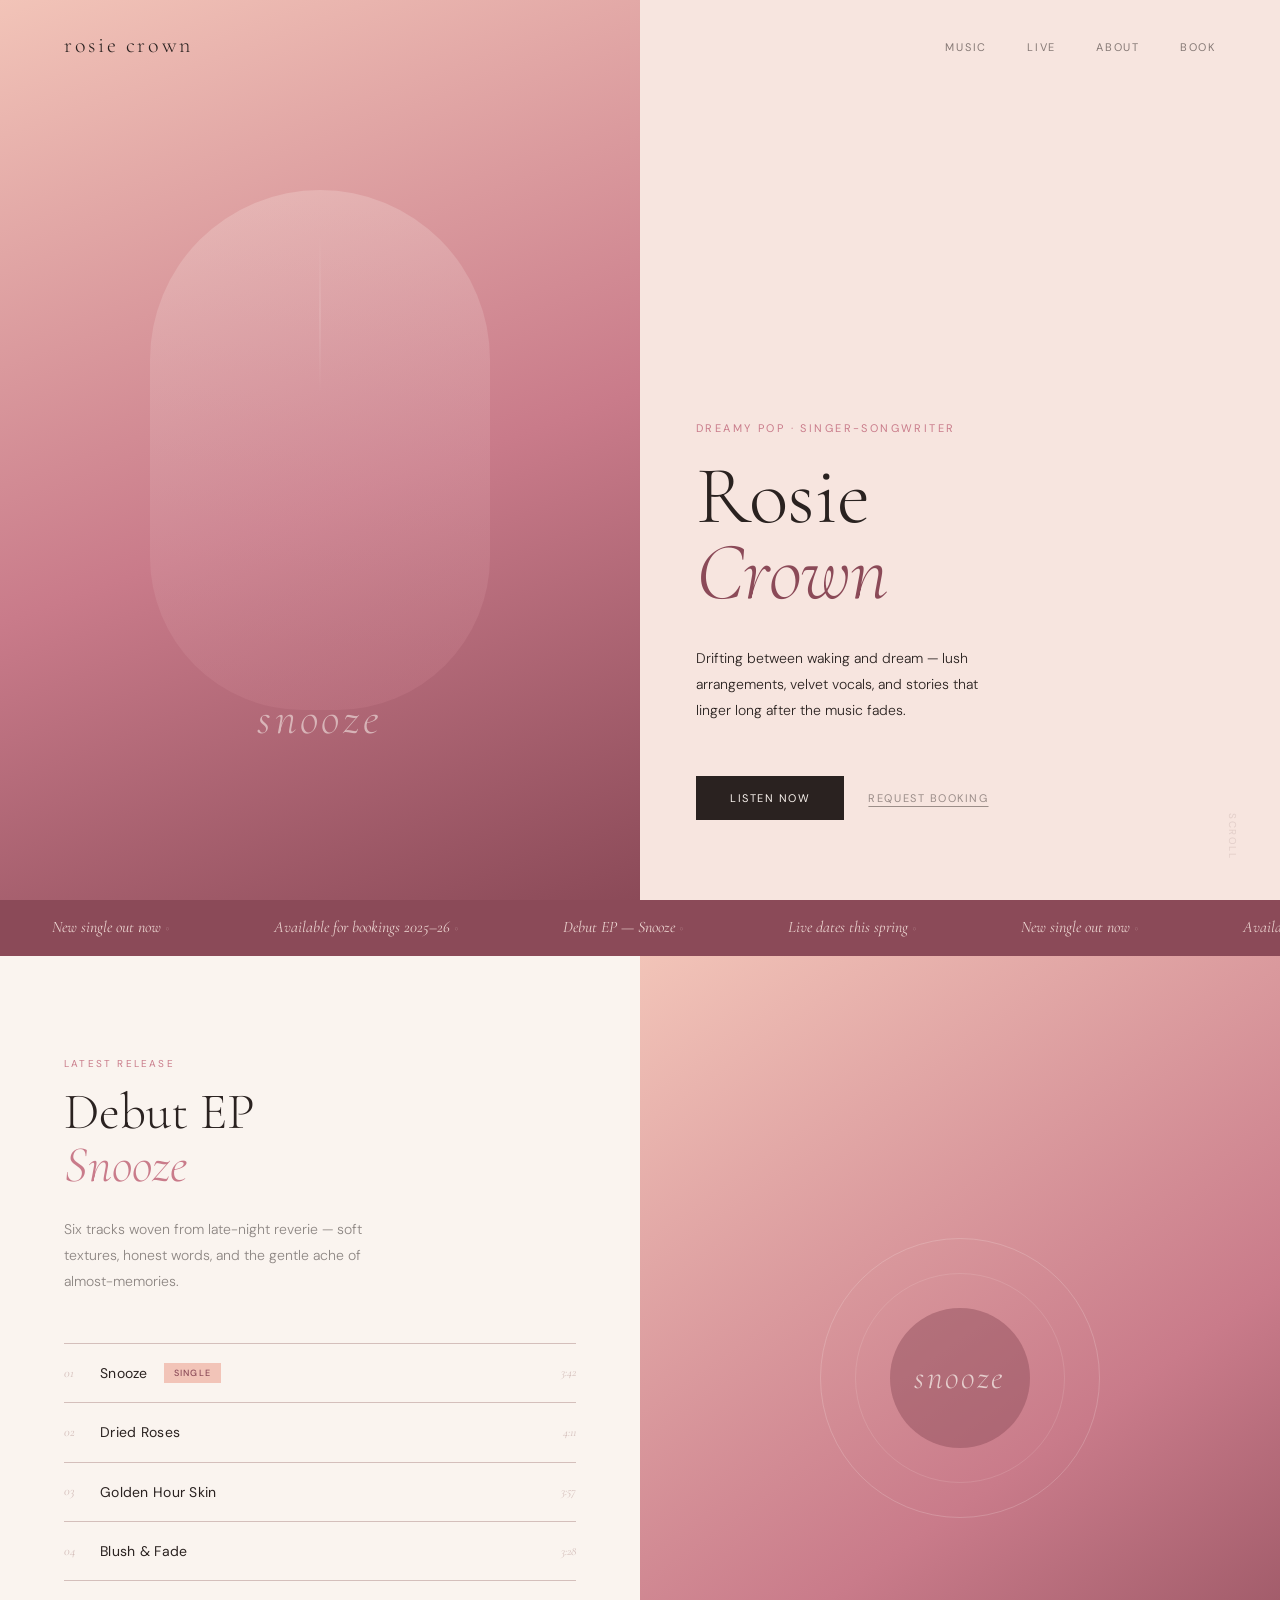
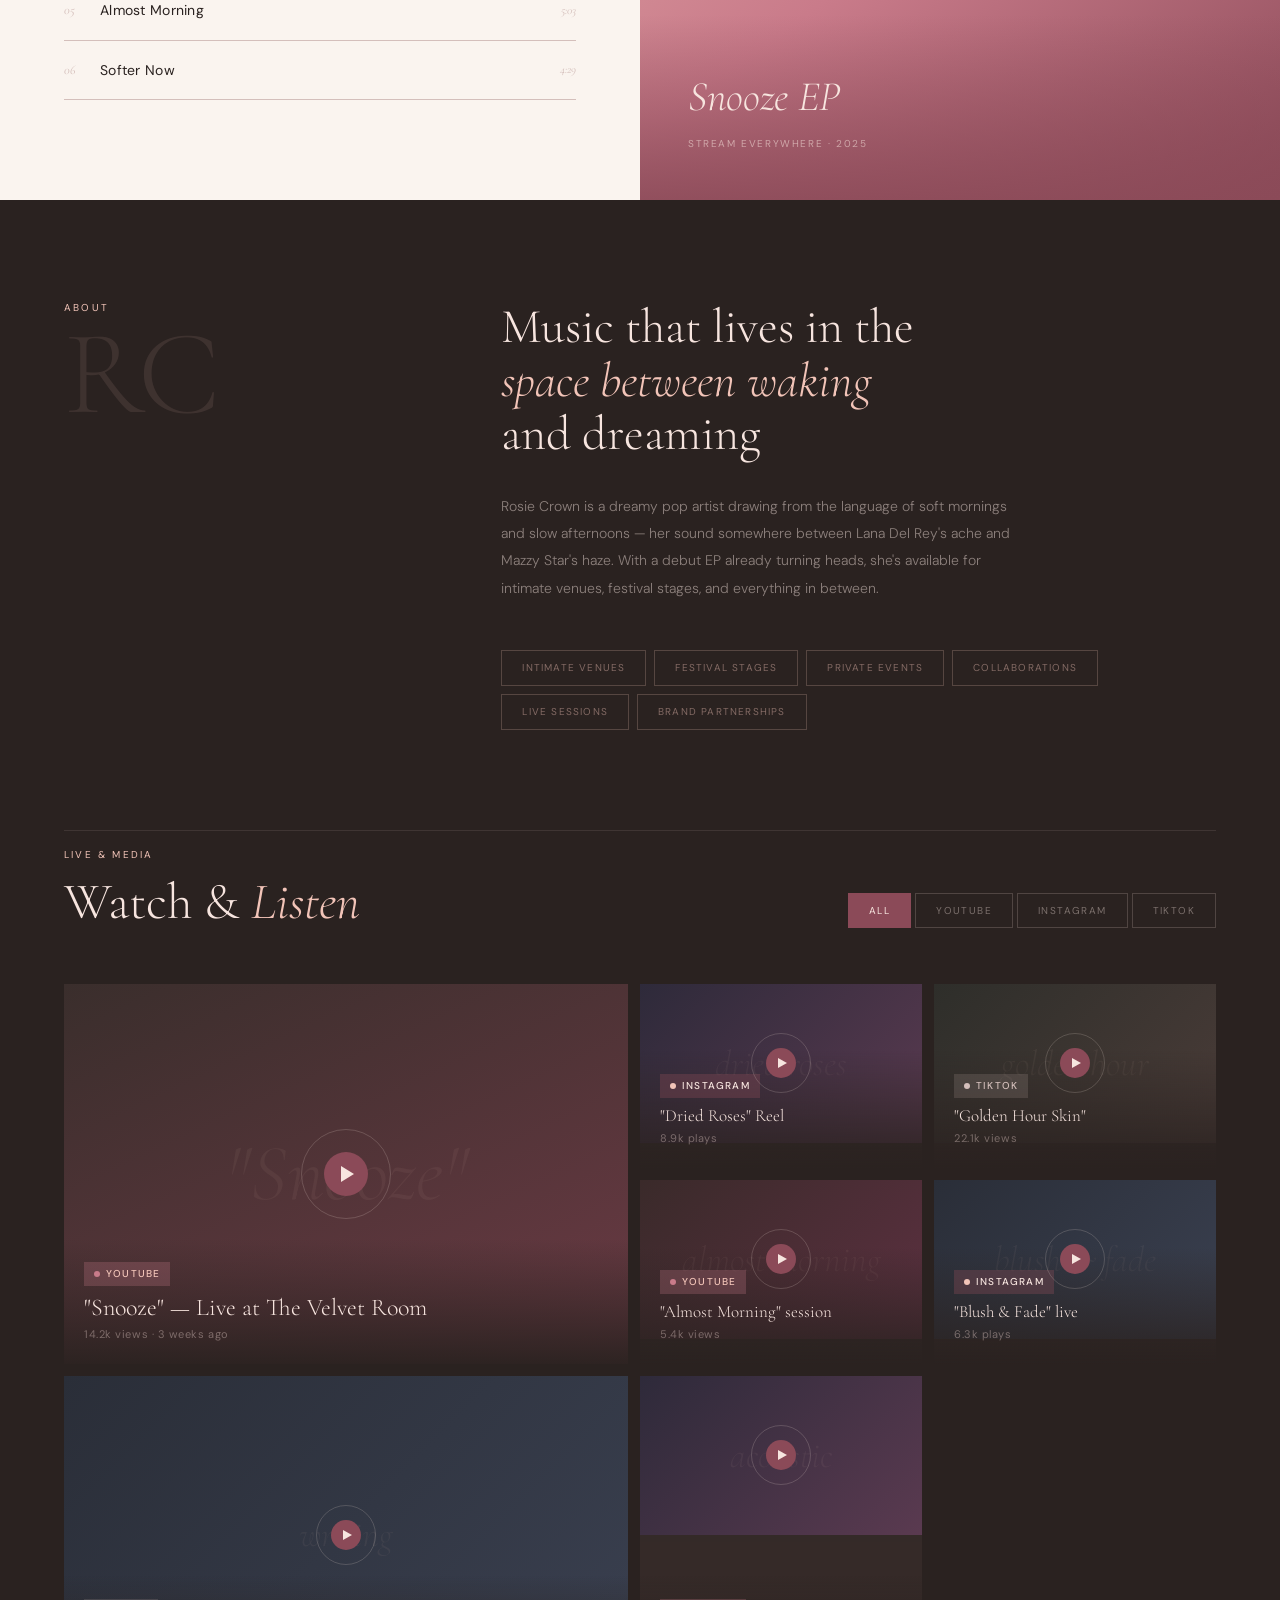
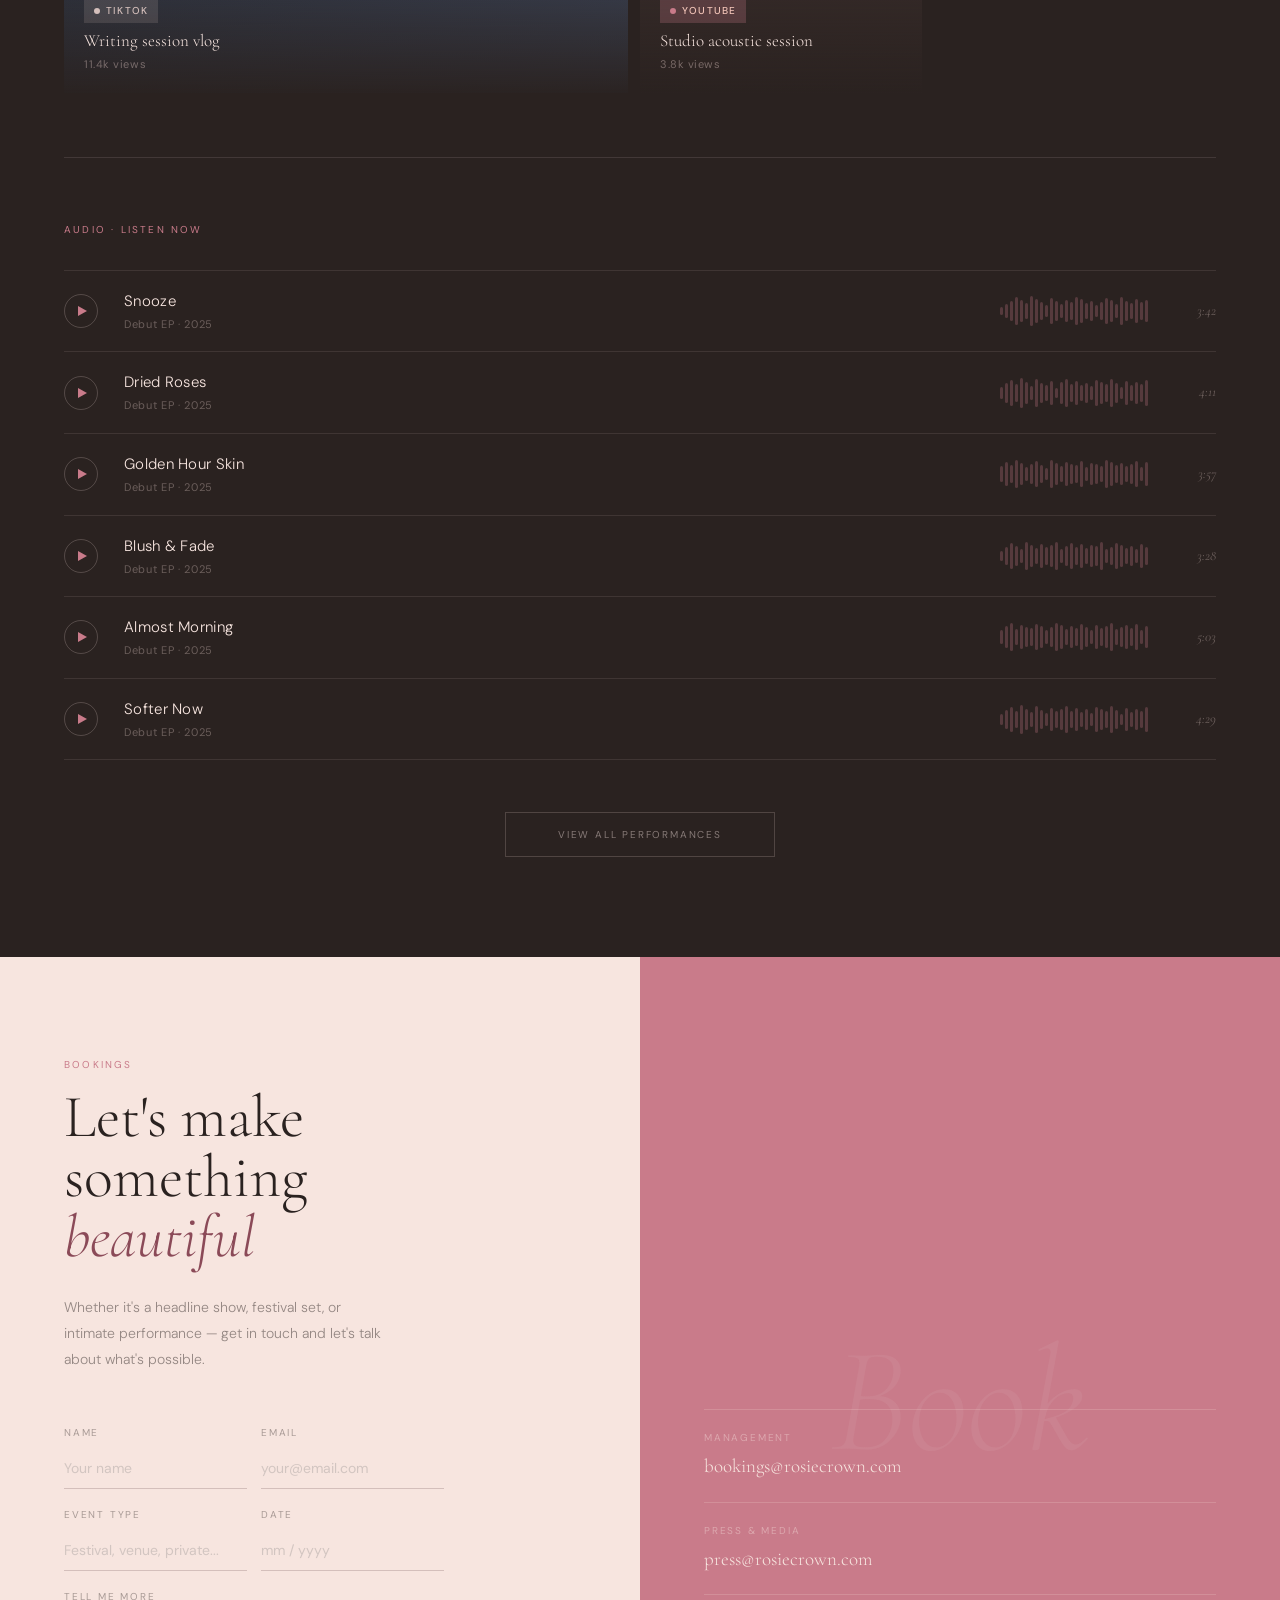
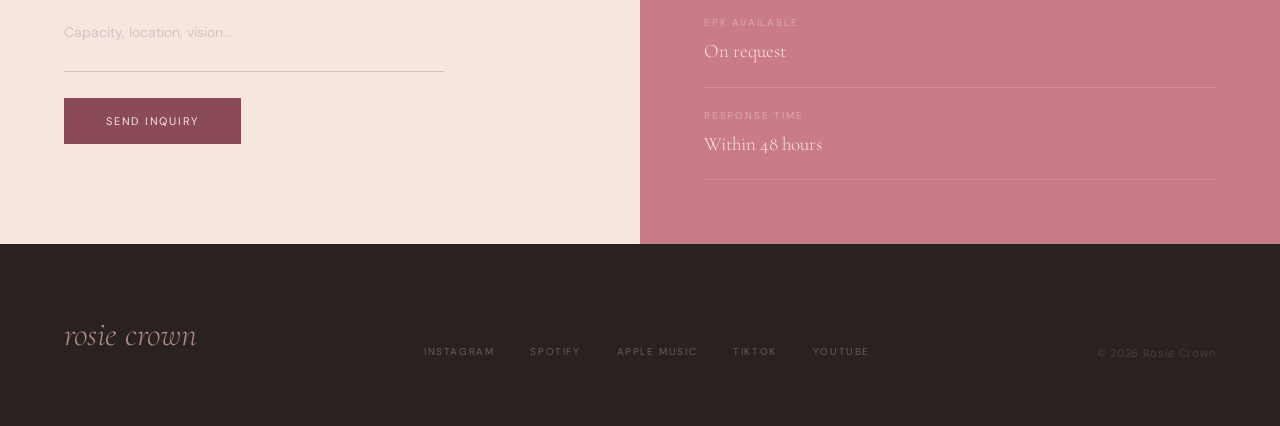
==== index.html @ 9b6a4ec3 "Add files via upload" ====
<!DOCTYPE html>
<html lang="en">
<head>
  <meta charset="UTF-8" />
  <meta name="viewport" content="width=device-width, initial-scale=1.0" />
  <title>Rosie Crown — Dreamy Pop</title>
  <meta name="description" content="Rosie Crown — Dreamy pop singer-songwriter. Stream music, watch live performances, and book for events." />
  <meta property="og:title" content="Rosie Crown" />
  <meta property="og:description" content="Dreamy pop singer-songwriter — stream, watch live, and book." />
  <meta property="og:type" content="website" />

  <!-- Google Fonts -->
  <link rel="preconnect" href="https://fonts.googleapis.com" />
  <link rel="preconnect" href="https://fonts.gstatic.com" crossorigin />
  <link href="https://fonts.googleapis.com/css2?family=Cormorant+Garamond:ital,wght@0,300;0,400;0,600;1,300;1,400&family=DM+Sans:wght@300;400;500&display=swap" rel="stylesheet" />

  <!-- Stylesheets -->
  <link rel="stylesheet" href="css/variables.css" />
  <link rel="stylesheet" href="css/base.css" />
  <link rel="stylesheet" href="css/nav.css" />
  <link rel="stylesheet" href="css/hero.css" />
  <link rel="stylesheet" href="css/marquee.css" />
  <link rel="stylesheet" href="css/music.css" />
  <link rel="stylesheet" href="css/about.css" />
  <link rel="stylesheet" href="css/live.css" />
  <link rel="stylesheet" href="css/booking.css" />
  <link rel="stylesheet" href="css/footer.css" />
</head>
<body>

  <!-- Navigation -->
  <div id="nav-root"></div>

  <!-- Hero -->
  <div id="hero-root"></div>

  <!-- Marquee -->
  <div id="marquee-root"></div>

  <!-- Music -->
  <div id="music-root"></div>

  <!-- About -->
  <div id="about-root"></div>

  <!-- Live & Media -->
  <div id="live-root"></div>

  <!-- Booking -->
  <div id="booking-root"></div>

  <!-- Footer -->
  <div id="footer-root"></div>

  <!-- Section scripts (load order matters) -->
  <script src="js/data.js"></script>
  <script src="sections/nav.js"></script>
  <script src="sections/hero.js"></script>
  <script src="sections/marquee.js"></script>
  <script src="sections/music.js"></script>
  <script src="sections/about.js"></script>
  <script src="sections/live.js"></script>
  <script src="sections/booking.js"></script>
  <script src="sections/footer.js"></script>
  <script src="js/main.js"></script>

</body>
</html>
---- css/variables.css ----
/* ─────────────────────────────────────────
   css/variables.css
   Design tokens for Rosie Crown website
───────────────────────────────────────── */

:root {
  /* Brand palette */
  --blush:     #F2C4B8;
  --rose:      #C97B8A;
  --deep-rose: #8B4A58;
  --petal:     #F7E5DF;
  --cream:     #FAF4EF;
  --charcoal:  #2A2220;
  --mist:      #D4BFBB;
  --gold:      #C4A882;

  /* Typography */
  --font-display: 'Cormorant Garamond', Georgia, serif;
  --font-body:    'DM Sans', system-ui, sans-serif;

  /* Spacing scale */
  --space-xs:  8px;
  --space-sm:  16px;
  --space-md:  32px;
  --space-lg:  64px;
  --space-xl:  100px;

  /* Section padding */
  --section-px: 64px;
  --section-py: 100px;

  /* Transitions */
  --transition-fast:   0.15s ease;
  --transition-normal: 0.25s ease;
  --transition-slow:   0.4s ease;

  /* Z-index layers */
  --z-nav:    100;
  --z-hero:   1;
  --z-modal:  200;
}

@media (max-width: 900px) {
  :root {
    --section-px: 32px;
    --section-py: 64px;
  }
}
---- css/base.css ----
/* ─────────────────────────────────────────
   css/base.css
   Reset and global base styles
───────────────────────────────────────── */

*, *::before, *::after {
  margin: 0;
  padding: 0;
  box-sizing: border-box;
}

html {
  scroll-behavior: smooth;
  font-size: 16px;
}

body {
  font-family: var(--font-body);
  background: var(--cream);
  color: var(--charcoal);
  overflow-x: hidden;
  line-height: 1.6;
  -webkit-font-smoothing: antialiased;
  -moz-osx-font-smoothing: grayscale;
}

img, video {
  max-width: 100%;
  display: block;
}

button {
  font-family: var(--font-body);
  cursor: pointer;
}

a {
  text-decoration: none;
  color: inherit;
}

ul, ol {
  list-style: none;
}

/* Shared utility classes */
.section-label {
  font-size: 10px;
  letter-spacing: 0.22em;
  text-transform: uppercase;
  font-weight: 400;
  margin-bottom: 14px;
}

.section-label--light { color: var(--rose); }
.section-label--dark  { color: var(--blush); }

.btn-primary {
  background: var(--charcoal);
  color: var(--cream);
  padding: 15px 34px;
  font-size: 11px;
  letter-spacing: 0.14em;
  text-transform: uppercase;
  border: none;
  font-weight: 400;
  transition: background var(--transition-normal);
}
.btn-primary:hover { background: var(--deep-rose); }

.btn-ghost {
  background: none;
  border: none;
  font-size: 11px;
  letter-spacing: 0.14em;
  text-transform: uppercase;
  color: var(--charcoal);
  opacity: 0.45;
  text-decoration: underline;
  text-underline-offset: 4px;
  transition: opacity var(--transition-normal);
}
.btn-ghost:hover { opacity: 0.8; }

.btn-outline-dark {
  background: none;
  border: 0.5px solid rgba(212, 191, 187, 0.22);
  color: rgba(247, 229, 223, 0.45);
  font-size: 10px;
  letter-spacing: 0.18em;
  text-transform: uppercase;
  padding: 15px 52px;
  transition: border-color var(--transition-normal), color var(--transition-normal);
}
.btn-outline-dark:hover {
  border-color: rgba(212, 191, 187, 0.5);
  color: rgba(247, 229, 223, 0.75);
}
---- css/nav.css ----
/* ─────────────────────────────────────────
   css/nav.css
───────────────────────────────────────── */

.nav {
  display: flex;
  justify-content: space-between;
  align-items: center;
  padding: 28px var(--section-px);
  position: fixed;
  top: 0; left: 0; right: 0;
  z-index: var(--z-nav);
  transition: background var(--transition-slow), padding var(--transition-slow), border-color var(--transition-slow);
}

.nav.scrolled {
  background: rgba(250, 244, 239, 0.92);
  backdrop-filter: blur(12px);
  -webkit-backdrop-filter: blur(12px);
  padding: 16px var(--section-px);
  border-bottom: 0.5px solid var(--mist);
}

.nav__logo {
  font-family: var(--font-display);
  font-size: 22px;
  font-weight: 300;
  letter-spacing: 0.12em;
  color: var(--charcoal);
}

.nav__links {
  display: flex;
  gap: 40px;
}

.nav__links a {
  font-size: 11px;
  letter-spacing: 0.16em;
  text-transform: uppercase;
  color: var(--charcoal);
  opacity: 0.55;
  font-weight: 400;
  transition: opacity var(--transition-fast);
}
.nav__links a:hover { opacity: 1; }

/* Mobile */
.nav__hamburger {
  display: none;
  flex-direction: column;
  gap: 5px;
  background: none;
  border: none;
  cursor: pointer;
  padding: 4px;
}
.nav__hamburger span {
  display: block;
  width: 22px;
  height: 1px;
  background: var(--charcoal);
  transition: transform var(--transition-normal), opacity var(--transition-normal);
}
.nav__hamburger.open span:nth-child(1) { transform: translateY(6px) rotate(45deg); }
.nav__hamburger.open span:nth-child(2) { opacity: 0; }
.nav__hamburger.open span:nth-child(3) { transform: translateY(-6px) rotate(-45deg); }

.nav__mobile-menu {
  display: none;
  flex-direction: column;
  gap: 0;
  position: fixed;
  top: 0; left: 0; right: 0; bottom: 0;
  background: var(--cream);
  z-index: calc(var(--z-nav) - 1);
  padding: 120px var(--section-px) 64px;
}
.nav__mobile-menu.open { display: flex; }
.nav__mobile-menu a {
  font-family: var(--font-display);
  font-size: 42px;
  font-weight: 300;
  color: var(--charcoal);
  padding: 16px 0;
  border-bottom: 0.5px solid var(--mist);
  opacity: 0.7;
  transition: opacity var(--transition-fast);
}
.nav__mobile-menu a:hover { opacity: 1; }

@media (max-width: 768px) {
  .nav__links      { display: none; }
  .nav__hamburger  { display: flex; }
}
---- css/hero.css ----
/* ─────────────────────────────────────────
   css/hero.css
───────────────────────────────────────── */

.hero {
  min-height: 100vh;
  display: grid;
  grid-template-columns: 1fr 1fr;
}

.hero__visual-col {
  position: relative;
  overflow: hidden;
  background: var(--blush);
}

.hero__visual {
  width: 100%; height: 100%;
  background: linear-gradient(160deg, #F2C4B8 0%, #C97B8A 55%, #8B4A58 100%);
  display: flex; align-items: center; justify-content: center;
}

.hero__visual-inner {
  position: relative; width: 100%; height: 100%;
  display: flex; align-items: center; justify-content: center;
}

.hero__blob {
  width: 340px; height: 520px;
  background: linear-gradient(170deg, #F7E5DF, #C97B8A);
  border-radius: 200px 200px 180px 180px;
  opacity: 0.3;
  position: absolute;
  animation: heroBlob 8s ease-in-out infinite;
}

@keyframes heroBlob {
  0%, 100% { transform: translateY(0px) scale(1); }
  50%       { transform: translateY(-18px) scale(1.02); }
}

.hero__script {
  position: absolute; bottom: 16%;
  font-family: var(--font-display);
  font-size: 46px; font-style: italic; font-weight: 300;
  color: rgba(250, 244, 239, 0.55); letter-spacing: 0.08em;
  user-select: none;
}

.hero__vline {
  position: absolute; top: 26%; left: 50%;
  transform: translateX(-50%);
  width: 1px; height: 160px;
  background: linear-gradient(to bottom, transparent, rgba(250,244,239,0.25), transparent);
}

/* Replace .hero__visual-col with a real photo:
   Add class="hero__photo" to your <img> tag,
   or set background-image on .hero__visual-col */
.hero__photo {
  width: 100%; height: 100%;
  object-fit: cover;
  object-position: center top;
}

.hero__text-col {
  background: var(--petal);
  display: flex; flex-direction: column; justify-content: flex-end;
  padding: 120px var(--section-px) 80px calc(var(--section-px) - 8px);
  position: relative;
}

.hero__eyebrow {
  font-size: 11px; letter-spacing: 0.22em; text-transform: uppercase;
  color: var(--rose); margin-bottom: 20px; font-weight: 400;
  opacity: 0;
  animation: fadeUp 0.9s 0.2s forwards;
}

.hero__title {
  font-family: var(--font-display);
  font-size: clamp(56px, 7vw, 82px);
  font-weight: 300; line-height: 0.93;
  color: var(--charcoal); letter-spacing: -0.01em;
  margin-bottom: 36px;
  opacity: 0;
  animation: fadeUp 0.9s 0.4s forwards;
}
.hero__title em { font-style: italic; color: var(--deep-rose); }

.hero__desc {
  font-size: 14px; line-height: 1.85;
  color: var(--charcoal); opacity: 0;
  max-width: 300px; margin-bottom: 52px; font-weight: 300;
  animation: fadeUp 0.9s 0.6s forwards;
}

.hero__cta {
  display: flex; align-items: center; gap: 24px;
  opacity: 0;
  animation: fadeUp 0.9s 0.8s forwards;
}

.hero__scroll-hint {
  position: absolute; bottom: 40px; right: 40px;
  font-size: 10px; letter-spacing: 0.16em; text-transform: uppercase;
  color: var(--mist); writing-mode: vertical-rl; opacity: 0.6;
}

@keyframes fadeUp {
  from { opacity: 0; transform: translateY(20px); }
  to   { opacity: 1; transform: translateY(0); }
}

/* Responsive */
@media (max-width: 900px) {
  .hero { grid-template-columns: 1fr; }
  .hero__visual-col { min-height: 56vw; }
  .hero__text-col { padding: 64px var(--section-px); justify-content: flex-start; }
}
---- css/marquee.css ----
/* ─────────────────────────────────────────
   css/marquee.css
───────────────────────────────────────── */

.marquee {
  background: var(--deep-rose);
  padding: 15px 0;
  overflow: hidden;
}

.marquee__track {
  display: flex;
  white-space: nowrap;
  animation: marqueeScroll 26s linear infinite;
}

.marquee__track:hover { animation-play-state: paused; }

@keyframes marqueeScroll {
  from { transform: translateX(0); }
  to   { transform: translateX(-50%); }
}

.marquee__item {
  font-family: var(--font-display);
  font-size: 16px; font-style: italic;
  color: var(--petal); padding: 0 52px;
  opacity: 0.88; flex-shrink: 0;
}

.marquee__dot {
  font-style: normal;
  opacity: 0.4;
}
---- css/music.css ----
/* ─────────────────────────────────────────
   css/music.css
───────────────────────────────────────── */

.music {
  display: grid;
  grid-template-columns: 1fr 1fr;
}

.music__left {
  padding: var(--section-py) var(--section-px);
  background: var(--cream);
}

.music__title {
  font-family: var(--font-display);
  font-size: clamp(36px, 4vw, 54px);
  font-weight: 300; line-height: 1.05;
  color: var(--charcoal); margin-bottom: 24px;
}
.music__title em { font-style: italic; color: var(--rose); }

.music__body {
  font-size: 14px; line-height: 1.85;
  color: var(--charcoal); opacity: 0.52;
  max-width: 340px; margin-bottom: 48px; font-weight: 300;
}

/* Track list */
.track-list { list-style: none; }

.track {
  display: flex;
  align-items: center; justify-content: space-between;
  padding: 18px 0;
  border-bottom: 0.5px solid var(--mist);
  cursor: pointer;
  transition: padding-left var(--transition-normal);
}
.track:first-child { border-top: 0.5px solid var(--mist); }
.track:hover       { padding-left: 8px; }

.track__left { display: flex; align-items: center; gap: 16px; }

.track__num {
  font-family: var(--font-display);
  font-size: 13px; color: var(--mist); font-style: italic; width: 20px;
}

.track__name { font-size: 14px; color: var(--charcoal); letter-spacing: 0.02em; }

.track__badge {
  font-size: 9px; letter-spacing: 0.14em; text-transform: uppercase;
  background: var(--blush); color: var(--deep-rose); padding: 3px 10px; font-weight: 500;
}

.track__time {
  font-family: var(--font-display);
  font-size: 12px; color: var(--mist); font-style: italic;
}

/* Album art side */
.music__right {
  position: relative; overflow: hidden; min-height: 560px;
  background: var(--blush);
}

.music__album-art {
  position: absolute; inset: 0;
  background: linear-gradient(145deg, #F2C4B8, #C97B8A 60%, #8B4A58);
  display: flex; align-items: center; justify-content: center;
}

.music__rings { position: relative; display: flex; align-items: center; justify-content: center; }

.ring {
  border-radius: 50%;
  border: 0.5px solid rgba(250, 244, 239, 0.2);
  position: absolute;
  display: flex; align-items: center; justify-content: center;
}
.ring--lg { width: 280px; height: 280px; }
.ring--md { width: 210px; height: 210px; border-color: rgba(250,244,239,0.13); }
.ring__core {
  width: 140px; height: 140px; border-radius: 50%;
  background: rgba(139, 74, 88, 0.45);
}

.music__album-script {
  position: absolute;
  font-family: var(--font-display); font-size: 34px;
  font-style: italic; font-weight: 300;
  color: rgba(250,244,239,0.72); letter-spacing: 0.08em;
  animation: heroBlob 8s ease-in-out infinite;
}

.music__album-caption {
  position: absolute; bottom: 0; left: 0; right: 0;
  padding: 48px;
  background: linear-gradient(to top, rgba(139,74,88,0.88) 0%, transparent 100%);
}
.music__album-title {
  font-family: var(--font-display); font-size: 42px;
  font-weight: 300; font-style: italic; color: var(--petal); margin-bottom: 6px;
}
.music__album-sub {
  font-size: 10px; letter-spacing: 0.16em; text-transform: uppercase;
  color: rgba(247,229,223,0.55);
}

/* Responsive */
@media (max-width: 900px) {
  .music { grid-template-columns: 1fr; }
  .music__right { min-height: 360px; }
}
---- css/about.css ----
/* ─────────────────────────────────────────
   css/about.css
───────────────────────────────────────── */

.about {
  display: grid;
  grid-template-columns: 1fr 2fr;
  background: var(--charcoal);
  padding: var(--section-py) var(--section-px);
  gap: 80px;
  align-items: start;
}

.about__monogram {
  font-family: var(--font-display);
  font-size: 120px; font-weight: 300;
  color: rgba(242,196,184,0.1); line-height: 1;
  margin-top: -16px;
  user-select: none;
}

.about__heading {
  font-family: var(--font-display);
  font-size: clamp(32px, 3.8vw, 50px);
  font-weight: 300; color: var(--petal);
  line-height: 1.1; margin-bottom: 32px;
}
.about__heading em { font-style: italic; color: var(--blush); }

.about__body {
  font-size: 14px; line-height: 1.95;
  color: rgba(247,229,223,0.48);
  max-width: 520px; margin-bottom: 48px; font-weight: 300;
}

.about__chips { display: flex; flex-wrap: wrap; gap: 8px; }

.chip {
  padding: 9px 20px;
  border: 0.5px solid rgba(242,196,184,0.22);
  font-size: 10px; letter-spacing: 0.12em; text-transform: uppercase;
  color: rgba(242,196,184,0.45);
  transition: border-color var(--transition-fast), color var(--transition-fast);
  cursor: default;
}
.chip:hover {
  border-color: rgba(242,196,184,0.55);
  color: rgba(242,196,184,0.75);
}

/* Responsive */
@media (max-width: 900px) {
  .about {
    grid-template-columns: 1fr;
    gap: 32px;
  }
  .about__monogram { font-size: 80px; }
}
---- css/live.css ----
/* ─────────────────────────────────────────
   css/live.css
───────────────────────────────────────── */

.live {
  background: var(--charcoal);
  padding: 0 var(--section-px) var(--section-py);
}

/* Header row */
.live__top {
  display: flex; justify-content: space-between; align-items: flex-end;
  margin-bottom: 56px; padding-top: 16px;
  border-top: 0.5px solid rgba(212,191,187,0.12);
}

.live__heading {
  font-family: var(--font-display);
  font-size: clamp(36px, 4vw, 54px);
  font-weight: 300; color: var(--petal); line-height: 1.0;
}
.live__heading em { font-style: italic; color: var(--blush); }

/* Tabs */
.tab-row { display: flex; gap: 4px; align-self: flex-end; }

.tab-btn {
  background: none;
  border: 0.5px solid rgba(212,191,187,0.22);
  color: rgba(247,229,223,0.4);
  font-size: 10px; letter-spacing: 0.14em; text-transform: uppercase;
  padding: 10px 20px;
  transition: all var(--transition-fast);
}
.tab-btn:hover {
  color: rgba(247,229,223,0.7);
  border-color: rgba(212,191,187,0.4);
}
.tab-btn.active {
  background: var(--deep-rose);
  border-color: var(--deep-rose);
  color: var(--petal);
}

.tab-panel { display: none; }
.tab-panel.active { display: block; }

/* Video grids */
.video-grid--featured {
  display: grid;
  grid-template-columns: 2fr 1fr 1fr;
  grid-template-rows: auto auto;
  gap: 12px;
}
.video-grid--3col {
  display: grid;
  grid-template-columns: repeat(3, 1fr);
  gap: 12px;
}

/* Video card */
.video-card {
  position: relative; overflow: hidden; cursor: pointer;
  background: rgba(242,196,184,0.05);
}
.video-card.featured { grid-row: 1 / 3; }

.video-card__thumb {
  width: 100%; aspect-ratio: 16/9;
  display: flex; align-items: center; justify-content: center;
  position: relative; overflow: hidden;
}
.video-card.featured .video-card__thumb {
  aspect-ratio: unset; height: 100%; min-height: 380px;
}

.video-card__bg { position: absolute; inset: 0; }

.video-card__bg-label {
  position: absolute;
  font-family: var(--font-display); font-style: italic; font-weight: 300;
  color: rgba(242,196,184,0.06); white-space: nowrap; pointer-events: none;
}

/* Play button */
.play-ring {
  border-radius: 50%;
  border: 0.5px solid rgba(247,229,223,0.18);
  display: flex; align-items: center; justify-content: center;
  position: relative; z-index: 2;
  transition: border-color var(--transition-fast);
}
.video-card:hover .play-ring { border-color: rgba(247,229,223,0.45); }
.play-ring--lg { width: 90px; height: 90px; }
.play-ring--sm { width: 60px; height: 60px; }

.play-dot {
  border-radius: 50%; background: var(--deep-rose);
  display: flex; align-items: center; justify-content: center;
  transition: background var(--transition-fast);
}
.video-card:hover .play-dot { background: var(--rose); }
.play-dot--lg { width: 44px; height: 44px; }
.play-dot--sm { width: 30px; height: 30px; }

.play-tri { width: 0; height: 0; border: solid transparent; border-left-color: var(--petal); }
.play-tri--lg { border-width: 8px 0 8px 13px; margin-left: 3px; }
.play-tri--sm { border-width: 5px 0 5px 9px;  margin-left: 2px; }

/* Video info overlay */
.video-card__info {
  position: absolute; bottom: 0; left: 0; right: 0; padding: 20px;
  background: linear-gradient(to top, rgba(42,34,32,0.95) 0%, transparent 100%);
}

.platform-badge {
  display: inline-flex; align-items: center; gap: 6px;
  padding: 4px 10px; font-size: 10px; letter-spacing: 0.12em;
  text-transform: uppercase; margin-bottom: 8px; font-weight: 500;
}
.platform-badge--yt { background: rgba(201,123,138,0.25); color: var(--blush); }
.platform-badge--ig { background: rgba(139,74,88,0.35);   color: var(--petal); }
.platform-badge--tt { background: rgba(212,191,187,0.15); color: var(--mist);  }

.platform-dot { width: 6px; height: 6px; border-radius: 50%; }
.platform-dot--yt { background: var(--rose);  }
.platform-dot--ig { background: var(--blush); }
.platform-dot--tt { background: var(--mist);  }

.video-card__title {
  font-family: var(--font-display); font-weight: 300;
  color: var(--petal); line-height: 1.2; margin-bottom: 4px;
}
.video-card__title--lg { font-size: 24px; }
.video-card__title--sm { font-size: 17px; }
.video-card__meta { font-size: 11px; color: rgba(212,191,187,0.45); letter-spacing: 0.05em; }

/* Divider */
.live__divider { height: 0.5px; background: rgba(212,191,187,0.14); margin: 64px 0; }

/* Audio player */
.audio__label {
  font-size: 10px; letter-spacing: 0.22em; text-transform: uppercase;
  color: var(--rose); margin-bottom: 32px;
}

.audio-row {
  display: grid; grid-template-columns: 40px 1fr auto 48px;
  align-items: center; gap: 20px;
  padding: 18px 0; border-bottom: 0.5px solid rgba(212,191,187,0.12);
  cursor: pointer;
  transition: background var(--transition-fast), padding-left var(--transition-normal);
}
.audio-row:first-child { border-top: 0.5px solid rgba(212,191,187,0.12); }
.audio-row:hover { padding-left: 8px; }

.audio-row__play {
  width: 34px; height: 34px; border-radius: 50%;
  border: 0.5px solid rgba(212,191,187,0.25);
  display: flex; align-items: center; justify-content: center;
  background: none; flex-shrink: 0;
  transition: border-color var(--transition-fast);
}
.audio-row__play:hover  { border-color: var(--rose); }
.audio-row__play.active { border-color: var(--deep-rose); background: rgba(139,74,88,0.15); }

.play-tri--audio     { border-width: 5px 0 5px 9px; margin-left: 2px; border-left-color: var(--rose); }
.pause-bars          { display: flex; gap: 3px; align-items: center; }
.pause-bar           { width: 3px; height: 12px; background: var(--rose); border-radius: 1px; }

.audio-row__info {}
.audio-row__title { font-size: 15px; color: var(--petal); margin-bottom: 3px; font-weight: 300; letter-spacing: 0.02em; }
.audio-row__sub   { font-size: 11px; color: rgba(212,191,187,0.38); letter-spacing: 0.06em; }

.audio-row__wave { display: flex; align-items: center; gap: 2px; height: 28px; }
.wave-bar        { width: 3px; border-radius: 2px; background: rgba(201,123,138,0.28); transition: background 0.08s; }
.wave-bar.lit    { background: var(--rose); }

.audio-row__dur {
  font-family: var(--font-display); font-size: 14px; font-style: italic;
  color: rgba(212,191,187,0.38); text-align: right; min-width: 36px;
}

/* View more */
.live__view-more { display: flex; justify-content: center; margin-top: 52px; }

/* Responsive */
@media (max-width: 900px) {
  .live { padding: 0 var(--section-px) var(--section-py); }
  .live__top { flex-direction: column; align-items: flex-start; gap: 24px; }
  .video-grid--featured {
    grid-template-columns: 1fr 1fr;
  }
  .video-card.featured { grid-row: auto; grid-column: span 2; }
  .video-grid--3col { grid-template-columns: 1fr 1fr; }
  .audio-row { grid-template-columns: 40px 1fr 48px; }
  .audio-row__wave { display: none; }
}

@media (max-width: 560px) {
  .video-grid--featured,
  .video-grid--3col { grid-template-columns: 1fr; }
  .video-card.featured { grid-column: auto; }
}
---- css/booking.css ----
/* ─────────────────────────────────────────
   css/booking.css
───────────────────────────────────────── */

.booking {
  display: grid;
  grid-template-columns: 1fr 1fr;
}

/* Left: form */
.booking__left {
  padding: var(--section-py) var(--section-px);
  background: var(--petal);
}

.booking__heading {
  font-family: var(--font-display);
  font-size: clamp(40px, 5vw, 60px);
  font-weight: 300; line-height: 1.0;
  color: var(--charcoal); margin-bottom: 28px;
}
.booking__heading em { font-style: italic; color: var(--deep-rose); }

.booking__body {
  font-size: 14px; line-height: 1.85;
  color: var(--charcoal); opacity: 0.48;
  max-width: 320px; margin-bottom: 52px; font-weight: 300;
}

/* Form */
.booking__form { display: flex; flex-direction: column; gap: 18px; max-width: 380px; }

.form-row { display: grid; grid-template-columns: 1fr 1fr; gap: 14px; }

.form-field  { display: flex; flex-direction: column; gap: 7px; }
.form-label  {
  font-size: 10px; letter-spacing: 0.18em; text-transform: uppercase;
  color: var(--charcoal); opacity: 0.38;
}
.form-input,
.form-textarea {
  background: none; border: none;
  border-bottom: 0.5px solid var(--mist);
  padding: 11px 0; font-family: var(--font-body);
  font-size: 14px; color: var(--charcoal);
  outline: none; width: 100%;
  transition: border-color var(--transition-fast);
}
.form-input:focus,
.form-textarea:focus { border-bottom-color: var(--rose); }
.form-input::placeholder,
.form-textarea::placeholder { opacity: 0.28; }
.form-textarea { resize: none; height: 60px; }

.booking__submit {
  background: var(--deep-rose); color: var(--petal); border: none;
  padding: 16px 42px; font-size: 11px; letter-spacing: 0.16em;
  text-transform: uppercase; align-self: flex-start; margin-top: 8px;
  transition: background var(--transition-normal);
}
.booking__submit:hover { background: var(--charcoal); }

/* Success message */
.booking__success {
  display: none;
  font-family: var(--font-display);
  font-size: 22px; font-style: italic; font-weight: 300;
  color: var(--deep-rose); margin-top: 24px;
}
.booking__success.visible { display: block; }

/* Right: details */
.booking__right {
  background: var(--rose);
  display: flex; flex-direction: column; justify-content: flex-end;
  padding: var(--section-px);
  position: relative; overflow: hidden;
}

.booking__bg-word {
  position: absolute; top: 50%; left: 50%;
  transform: translate(-50%, -50%);
  font-family: var(--font-display); font-size: 150px; font-weight: 300;
  font-style: italic; color: rgba(247,229,223,0.07);
  white-space: nowrap; pointer-events: none; user-select: none;
}

.booking__details { position: relative; z-index: 2; }

.booking-detail {
  padding: 20px 0;
  border-bottom: 0.5px solid rgba(247,229,223,0.18);
}
.booking-detail:first-child { border-top: 0.5px solid rgba(247,229,223,0.18); }

.booking-detail__label {
  font-size: 10px; letter-spacing: 0.18em; text-transform: uppercase;
  color: rgba(247,229,223,0.42); margin-bottom: 5px;
}
.booking-detail__value {
  font-family: var(--font-display); font-size: 19px;
  font-weight: 300; color: var(--petal);
}

/* Responsive */
@media (max-width: 900px) {
  .booking { grid-template-columns: 1fr; }
  .booking__right { padding: var(--section-py) var(--section-px); }
}
---- css/footer.css ----
/* ─────────────────────────────────────────
   css/footer.css
───────────────────────────────────────── */

.footer {
  background: var(--charcoal);
  padding: 64px var(--section-px);
  display: flex; justify-content: space-between; align-items: flex-end;
  gap: 32px;
}

.footer__logo {
  font-family: var(--font-display);
  font-size: 34px; font-weight: 300; font-style: italic;
  color: var(--blush); opacity: 0.65;
  transition: opacity var(--transition-fast);
}
.footer__logo:hover { opacity: 1; }

.footer__links { display: flex; gap: 36px; flex-wrap: wrap; }
.footer__links a {
  font-size: 10px; letter-spacing: 0.16em; text-transform: uppercase;
  color: rgba(242,196,184,0.35);
  transition: color var(--transition-fast);
}
.footer__links a:hover { color: rgba(242,196,184,0.7); }

.footer__copy {
  font-size: 11px; color: rgba(242,196,184,0.18); letter-spacing: 0.06em;
  white-space: nowrap;
}

@media (max-width: 768px) {
  .footer { flex-direction: column; align-items: flex-start; }
}
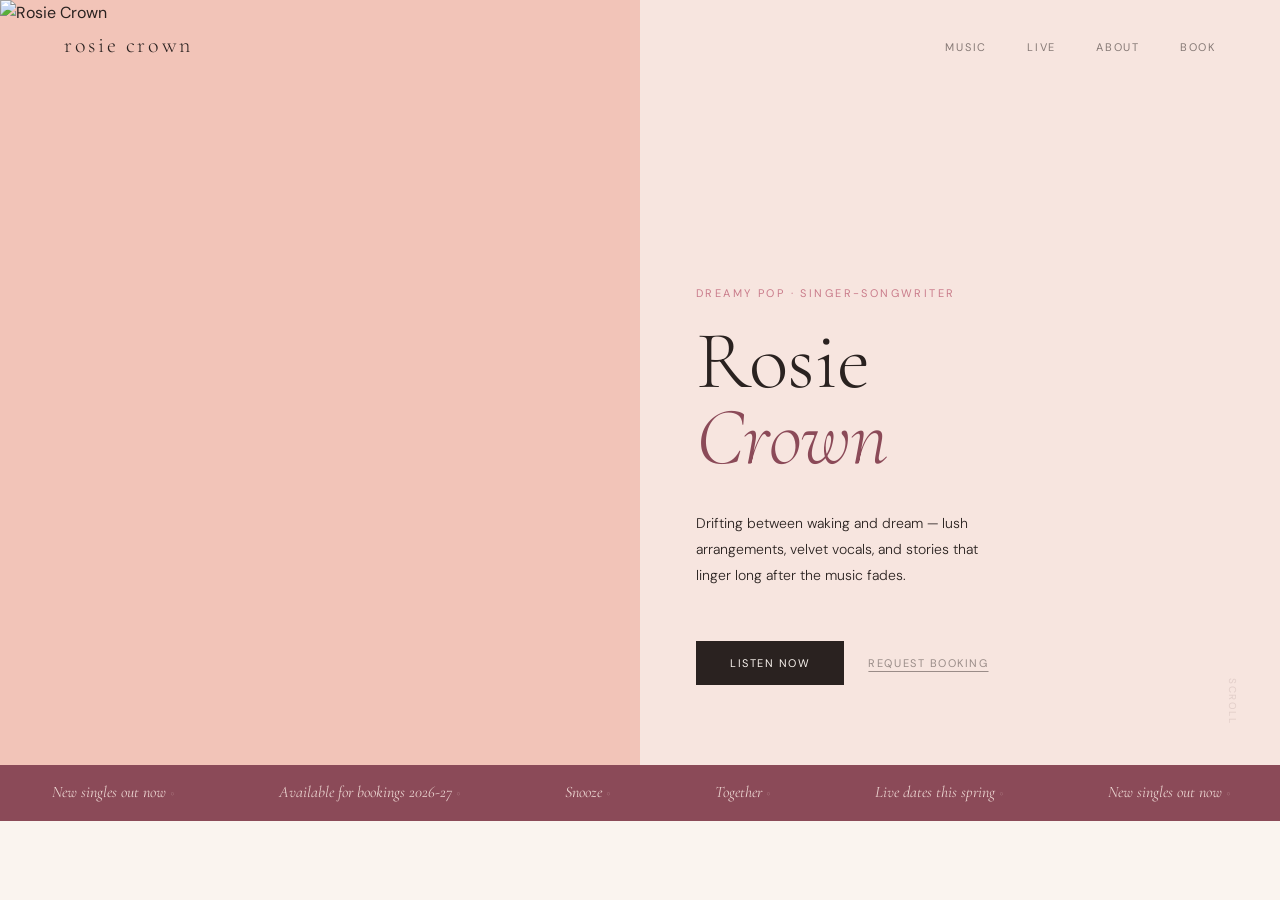
==== commit 000d9eca: "Comment out music section in index.html" ====
--- a/index.html
+++ b/index.html
@@ -20,7 +20,7 @@
   <link rel="stylesheet" href="css/nav.css" />
   <link rel="stylesheet" href="css/hero.css" />
   <link rel="stylesheet" href="css/marquee.css" />
-  <link rel="stylesheet" href="css/music.css" />
+  <!-- <link rel="stylesheet" href="css/music.css" /> -->
   <link rel="stylesheet" href="css/about.css" />
   <link rel="stylesheet" href="css/live.css" />
   <link rel="stylesheet" href="css/booking.css" />
@@ -38,13 +38,13 @@
   <div id="marquee-root"></div>
 
   <!-- Music -->
-  <div id="music-root"></div>
+  <!-- <div id="music-root"></div> -->
+
+  <!-- Live & Media -->
+  <div id="live-root"></div>
 
   <!-- About -->
   <div id="about-root"></div>
-
-  <!-- Live & Media -->
-  <div id="live-root"></div>
 
   <!-- Booking -->
   <div id="booking-root"></div>
@@ -57,9 +57,9 @@
   <script src="sections/nav.js"></script>
   <script src="sections/hero.js"></script>
   <script src="sections/marquee.js"></script>
-  <script src="sections/music.js"></script>
   <script src="sections/about.js"></script>
   <script src="sections/live.js"></script>
+  <!-- <script src="sections/music.js"></script> -->
   <script src="sections/booking.js"></script>
   <script src="sections/footer.js"></script>
   <script src="js/main.js"></script>
--- a/css/hero.css
+++ b/css/hero.css
@@ -3,9 +3,11 @@
 ───────────────────────────────────────── */
 
 .hero {
-  min-height: 100vh;
+  min-height: 85vh;
+  max-height: 85vh;
   display: grid;
   grid-template-columns: 1fr 1fr;
+  overflow: hidden;
 }
 
 .hero__visual-col {
@@ -58,9 +60,12 @@
    Add class="hero__photo" to your <img> tag,
    or set background-image on .hero__visual-col */
 .hero__photo {
-  width: 100%; height: 100%;
+  width: 100%;
+  height: 100%;
+  max-height: 85vh;
   object-fit: cover;
   object-position: center top;
+  display: block;
 }
 
 .hero__text-col {
@@ -114,7 +119,26 @@
 
 /* Responsive */
 @media (max-width: 900px) {
-  .hero { grid-template-columns: 1fr; }
-  .hero__visual-col { min-height: 56vw; }
-  .hero__text-col { padding: 64px var(--section-px); justify-content: flex-start; }
+  .hero {
+    grid-template-columns: 1fr;
+    min-height: unset;
+    max-height: unset;
+  }
+  .hero__visual-col {
+    width: 100%;
+    height: auto;
+    min-height: unset;
+    max-height: unset;
+  }
+  .hero__photo {
+    width: 100%;
+    height: auto;
+    max-height: unset;
+    object-fit: contain;
+    object-position: center top;
+  }
+  .hero__text-col {
+    padding: 48px var(--section-px);
+    justify-content: flex-start;
+  }
 }
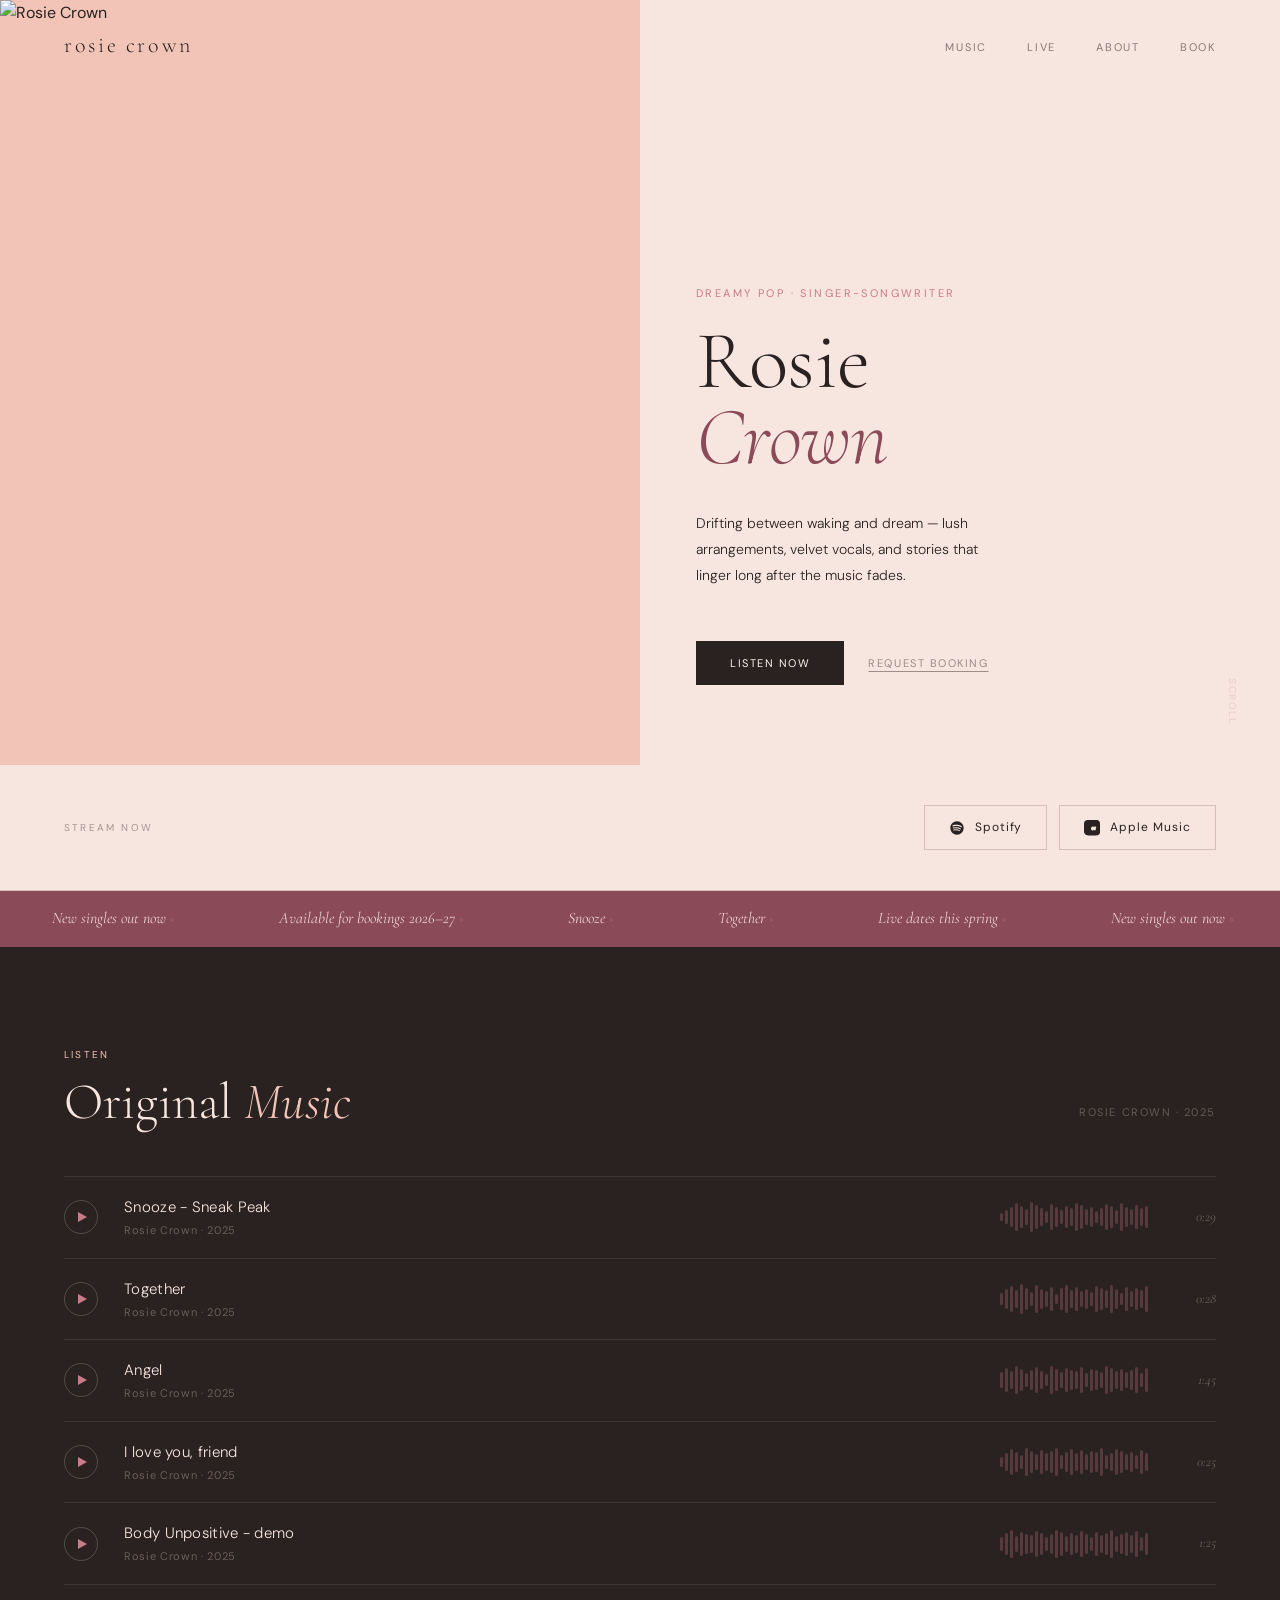
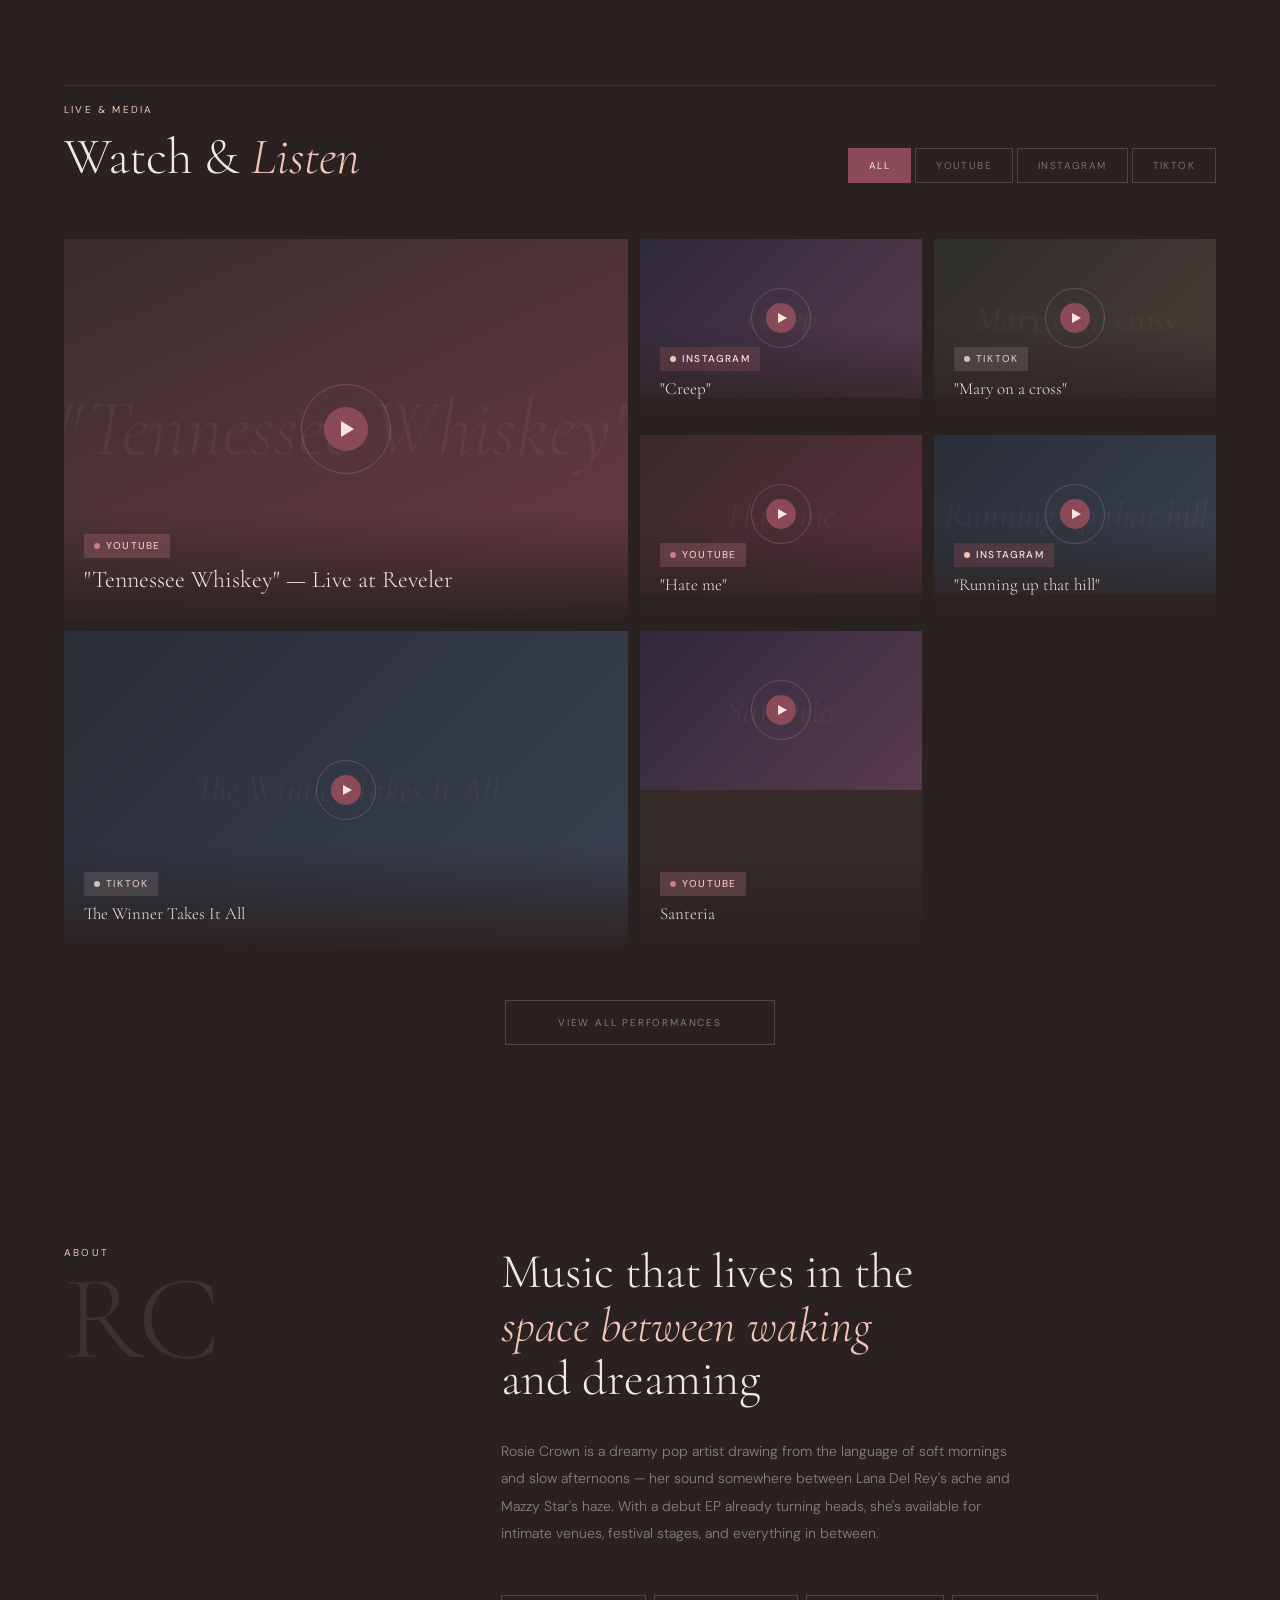
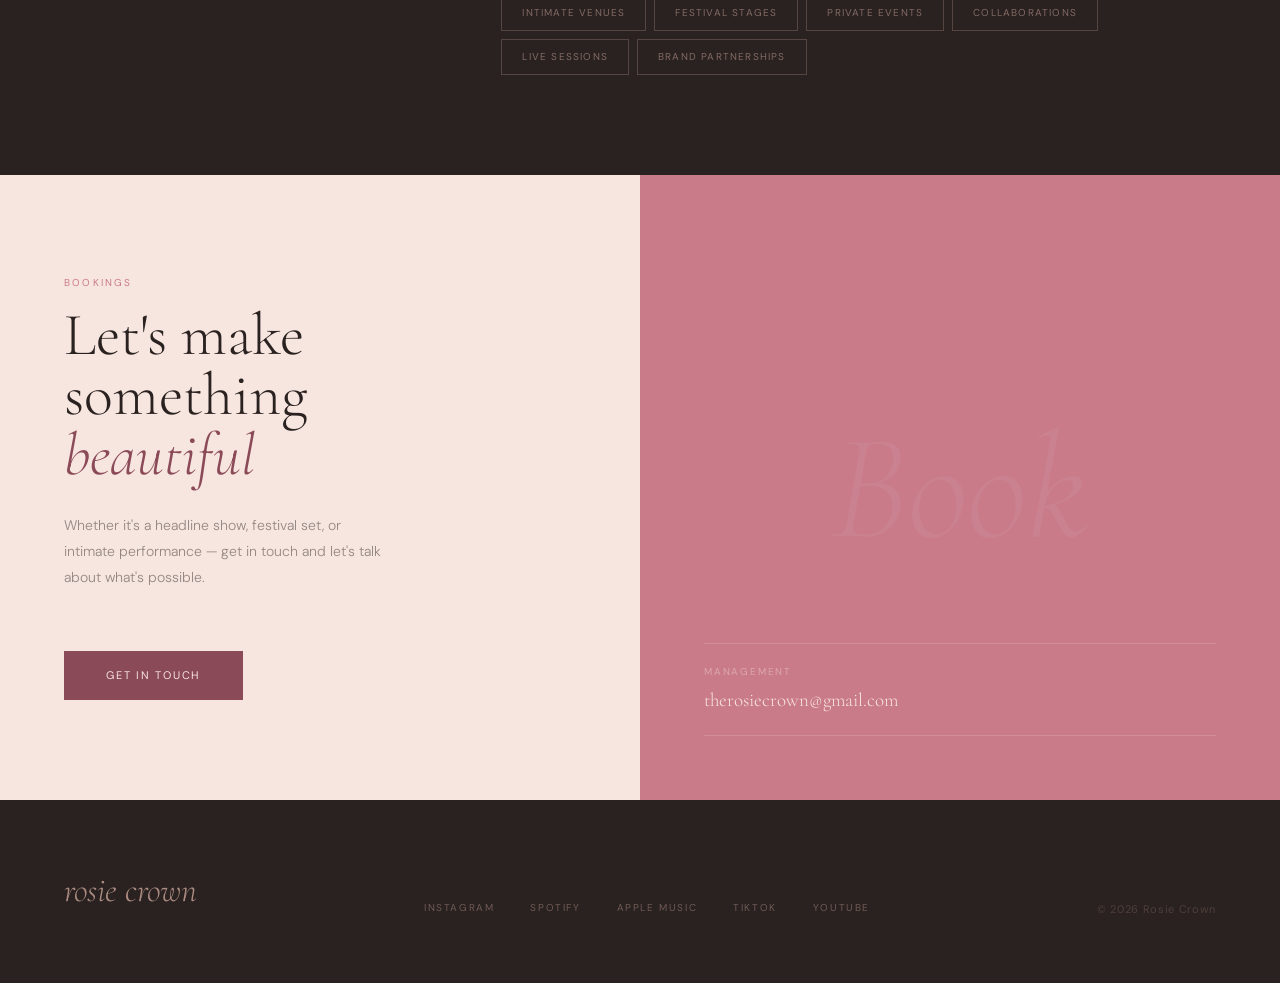
==== commit 3f3d34cc: "updating index" ====
--- a/index.html
+++ b/index.html
@@ -8,6 +8,9 @@
   <meta property="og:title" content="Rosie Crown" />
   <meta property="og:description" content="Dreamy pop singer-songwriter — stream, watch live, and book." />
   <meta property="og:type" content="website" />
+
+  <!-- Silence favicon 404 -->
+  <link rel="icon" href="data:," />
 
   <!-- Google Fonts -->
   <link rel="preconnect" href="https://fonts.googleapis.com" />
@@ -20,7 +23,8 @@
   <link rel="stylesheet" href="css/nav.css" />
   <link rel="stylesheet" href="css/hero.css" />
   <link rel="stylesheet" href="css/marquee.css" />
-  <!-- <link rel="stylesheet" href="css/music.css" /> -->
+  <link rel="stylesheet" href="css/stream.css" />
+  <link rel="stylesheet" href="css/audio.css" />
   <link rel="stylesheet" href="css/about.css" />
   <link rel="stylesheet" href="css/live.css" />
   <link rel="stylesheet" href="css/booking.css" />
@@ -34,13 +38,16 @@
   <!-- Hero -->
   <div id="hero-root"></div>
 
+  <!-- Streaming links (Spotify / Apple Music) -->
+  <div id="stream-root"></div>
+
   <!-- Marquee -->
   <div id="marquee-root"></div>
 
-  <!-- Music -->
-  <!-- <div id="music-root"></div> -->
+  <!-- Audio player -->
+  <div id="audio-root"></div>
 
-  <!-- Live & Media -->
+  <!-- Live & Media (videos) -->
   <div id="live-root"></div>
 
   <!-- About -->
@@ -52,17 +59,18 @@
   <!-- Footer -->
   <div id="footer-root"></div>
 
-  <!-- Section scripts (load order matters) -->
+  <!-- Scripts — data.js first, main.js last -->
   <script src="js/data.js"></script>
   <script src="sections/nav.js"></script>
   <script src="sections/hero.js"></script>
+  <script src="sections/stream.js"></script>
   <script src="sections/marquee.js"></script>
+  <script src="sections/audio.js"></script>
+  <script src="sections/live.js"></script>
   <script src="sections/about.js"></script>
-  <script src="sections/live.js"></script>
-  <!-- <script src="sections/music.js"></script> -->
   <script src="sections/booking.js"></script>
   <script src="sections/footer.js"></script>
   <script src="js/main.js"></script>
 
 </body>
-</html>
+</html>
--- a/css/hero.css
+++ b/css/hero.css
@@ -56,9 +56,6 @@
   background: linear-gradient(to bottom, transparent, rgba(250,244,239,0.25), transparent);
 }
 
-/* Replace .hero__visual-col with a real photo:
-   Add class="hero__photo" to your <img> tag,
-   or set background-image on .hero__visual-col */
 .hero__photo {
   width: 100%;
   height: 100%;
--- a/css/stream.css
+++ b/css/stream.css
@@ -0,0 +1,106 @@
+/* ─────────────────────────────────────────
+   css/stream.css
+   Streaming platform links bar
+───────────────────────────────────────── */
+
+.stream {
+  background: var(--petal);
+  padding: 40px var(--section-px);
+  display: flex;
+  align-items: center;
+  justify-content: space-between;
+  gap: 32px;
+  border-bottom: 0.5px solid var(--mist);
+}
+
+.stream__label {
+  font-size: 10px;
+  letter-spacing: 0.22em;
+  text-transform: uppercase;
+  color: var(--charcoal);
+  opacity: 0.4;
+  white-space: nowrap;
+  flex-shrink: 0;
+}
+
+.stream__links {
+  display: flex;
+  align-items: center;
+  gap: 12px;
+  flex-wrap: wrap;
+}
+
+.stream__btn {
+  display: inline-flex;
+  align-items: center;
+  gap: 10px;
+  padding: 12px 24px;
+  border: 0.5px solid var(--mist);
+  background: none;
+  font-family: var(--font-body);
+  font-size: 12px;
+  letter-spacing: 0.08em;
+  color: var(--charcoal);
+  text-decoration: none;
+  transition: background var(--transition-fast), border-color var(--transition-fast), color var(--transition-fast);
+  white-space: nowrap;
+}
+.stream__btn:hover {
+  background: var(--charcoal);
+  border-color: var(--charcoal);
+  color: var(--cream);
+}
+.stream__btn:hover .stream__btn-icon path,
+.stream__btn:hover .stream__btn-icon circle,
+.stream__btn:hover .stream__btn-icon rect {
+  fill: var(--cream);
+}
+
+.stream__btn-icon {
+  width: 16px;
+  height: 16px;
+  flex-shrink: 0;
+}
+
+.stream__btn-icon path,
+.stream__btn-icon circle,
+.stream__btn-icon rect {
+  fill: var(--charcoal);
+  transition: fill var(--transition-fast);
+}
+
+/* Spotify green tint on hover */
+.stream__btn--spotify:hover {
+  background: #1DB954;
+  border-color: #1DB954;
+  color: #fff;
+}
+.stream__btn--spotify:hover .stream__btn-icon path {
+  fill: #fff;
+}
+
+/* Apple Music red tint on hover */
+.stream__btn--apple:hover {
+  background: #FA2D48;
+  border-color: #FA2D48;
+  color: #fff;
+}
+.stream__btn--apple:hover .stream__btn-icon path {
+  fill: #fff;
+}
+
+@media (max-width: 768px) {
+  .stream {
+    flex-direction: column;
+    align-items: flex-start;
+    gap: 20px;
+    padding: 32px var(--section-px);
+  }
+  .stream__links {
+    width: 100%;
+  }
+  .stream__btn {
+    flex: 1;
+    justify-content: center;
+  }
+}
--- a/css/audio.css
+++ b/css/audio.css
@@ -0,0 +1,116 @@
+/* ─────────────────────────────────────────
+   css/audio.css
+   Standalone audio player section
+───────────────────────────────────────── */
+
+.audio-section {
+  background: var(--charcoal);
+  padding: var(--section-py) var(--section-px);
+}
+
+.audio-section__top {
+  display: flex;
+  justify-content: space-between;
+  align-items: flex-end;
+  margin-bottom: 48px;
+}
+
+.audio-section__heading {
+  font-family: var(--font-display);
+  font-size: clamp(36px, 4vw, 54px);
+  font-weight: 300;
+  color: var(--petal);
+  line-height: 1.0;
+}
+.audio-section__heading em {
+  font-style: italic;
+  color: var(--blush);
+}
+
+.audio-section__sub {
+  font-size: 11px;
+  letter-spacing: 0.14em;
+  text-transform: uppercase;
+  color: rgba(212, 191, 187, 0.35);
+  align-self: flex-end;
+  padding-bottom: 6px;
+}
+
+/* Track rows */
+.audio-list {}
+
+.audio-row {
+  display: grid;
+  grid-template-columns: 40px 1fr auto 48px;
+  align-items: center;
+  gap: 20px;
+  padding: 18px 0;
+  border-bottom: 0.5px solid rgba(212, 191, 187, 0.12);
+  transition: padding-left var(--transition-normal);
+}
+.audio-row:first-child {
+  border-top: 0.5px solid rgba(212, 191, 187, 0.12);
+}
+.audio-row:hover {
+  padding-left: 8px;
+}
+
+.audio-row__play {
+  width: 34px;
+  height: 34px;
+  border-radius: 50%;
+  border: 0.5px solid rgba(212, 191, 187, 0.25);
+  display: flex;
+  align-items: center;
+  justify-content: center;
+  background: none;
+  flex-shrink: 0;
+  cursor: pointer;
+  transition: border-color var(--transition-fast), background var(--transition-fast);
+}
+.audio-row__play:hover  { border-color: var(--rose); }
+.audio-row__play.active {
+  border-color: var(--deep-rose);
+  background: rgba(139, 74, 88, 0.15);
+}
+
+.play-tri--audio {
+  width: 0; height: 0;
+  border-top: 5px solid transparent;
+  border-bottom: 5px solid transparent;
+  border-left: 9px solid var(--rose);
+  margin-left: 2px;
+}
+
+.pause-bars        { display: flex; gap: 3px; align-items: center; }
+.pause-bar         { width: 3px; height: 12px; background: var(--rose); border-radius: 1px; }
+
+.audio-row__info {}
+.audio-row__title  { font-size: 15px; color: var(--petal); margin-bottom: 3px; font-weight: 300; letter-spacing: 0.02em; }
+.audio-row__sub    { font-size: 11px; color: rgba(212, 191, 187, 0.38); letter-spacing: 0.06em; }
+
+.audio-row__wave   { display: flex; align-items: center; gap: 2px; height: 28px; }
+.wave-bar          { width: 3px; border-radius: 2px; background: rgba(201, 123, 138, 0.28); transition: background 0.08s; }
+.wave-bar.lit      { background: var(--rose); }
+
+.audio-row__dur {
+  font-family: var(--font-display);
+  font-size: 14px;
+  font-style: italic;
+  color: rgba(212, 191, 187, 0.38);
+  text-align: right;
+  min-width: 36px;
+}
+
+/* Responsive */
+@media (max-width: 900px) {
+  .audio-section__top {
+    flex-direction: column;
+    align-items: flex-start;
+    gap: 8px;
+  }
+  .audio-row {
+    grid-template-columns: 40px 1fr 48px;
+  }
+  .audio-row__wave { display: none; }
+}
--- a/css/booking.css
+++ b/css/booking.css
@@ -7,7 +7,7 @@
   grid-template-columns: 1fr 1fr;
 }
 
-/* Left: form */
+/* Left: content */
 .booking__left {
   padding: var(--section-py) var(--section-px);
   background: var(--petal);
@@ -27,49 +27,22 @@
   max-width: 320px; margin-bottom: 52px; font-weight: 300;
 }
 
-/* Form */
-.booking__form { display: flex; flex-direction: column; gap: 18px; max-width: 380px; }
-
-.form-row { display: grid; grid-template-columns: 1fr 1fr; gap: 14px; }
-
-.form-field  { display: flex; flex-direction: column; gap: 7px; }
-.form-label  {
-  font-size: 10px; letter-spacing: 0.18em; text-transform: uppercase;
-  color: var(--charcoal); opacity: 0.38;
-}
-.form-input,
-.form-textarea {
-  background: none; border: none;
-  border-bottom: 0.5px solid var(--mist);
-  padding: 11px 0; font-family: var(--font-body);
-  font-size: 14px; color: var(--charcoal);
-  outline: none; width: 100%;
-  transition: border-color var(--transition-fast);
-}
-.form-input:focus,
-.form-textarea:focus { border-bottom-color: var(--rose); }
-.form-input::placeholder,
-.form-textarea::placeholder { opacity: 0.28; }
-.form-textarea { resize: none; height: 60px; }
-
 .booking__submit {
-  background: var(--deep-rose); color: var(--petal); border: none;
-  padding: 16px 42px; font-size: 11px; letter-spacing: 0.16em;
-  text-transform: uppercase; align-self: flex-start; margin-top: 8px;
+  display: inline-block;
+  background: var(--deep-rose);
+  color: var(--petal);
+  padding: 16px 42px;
+  font-family: var(--font-body);
+  font-size: 11px;
+  letter-spacing: 0.16em;
+  text-transform: uppercase;
+  margin-top: 8px;
+  text-decoration: none;
   transition: background var(--transition-normal);
 }
 .booking__submit:hover { background: var(--charcoal); }
 
-/* Success message */
-.booking__success {
-  display: none;
-  font-family: var(--font-display);
-  font-size: 22px; font-style: italic; font-weight: 300;
-  color: var(--deep-rose); margin-top: 24px;
-}
-.booking__success.visible { display: block; }
-
-/* Right: details */
+/* Right: details panel */
 .booking__right {
   background: var(--rose);
   display: flex; flex-direction: column; justify-content: flex-end;
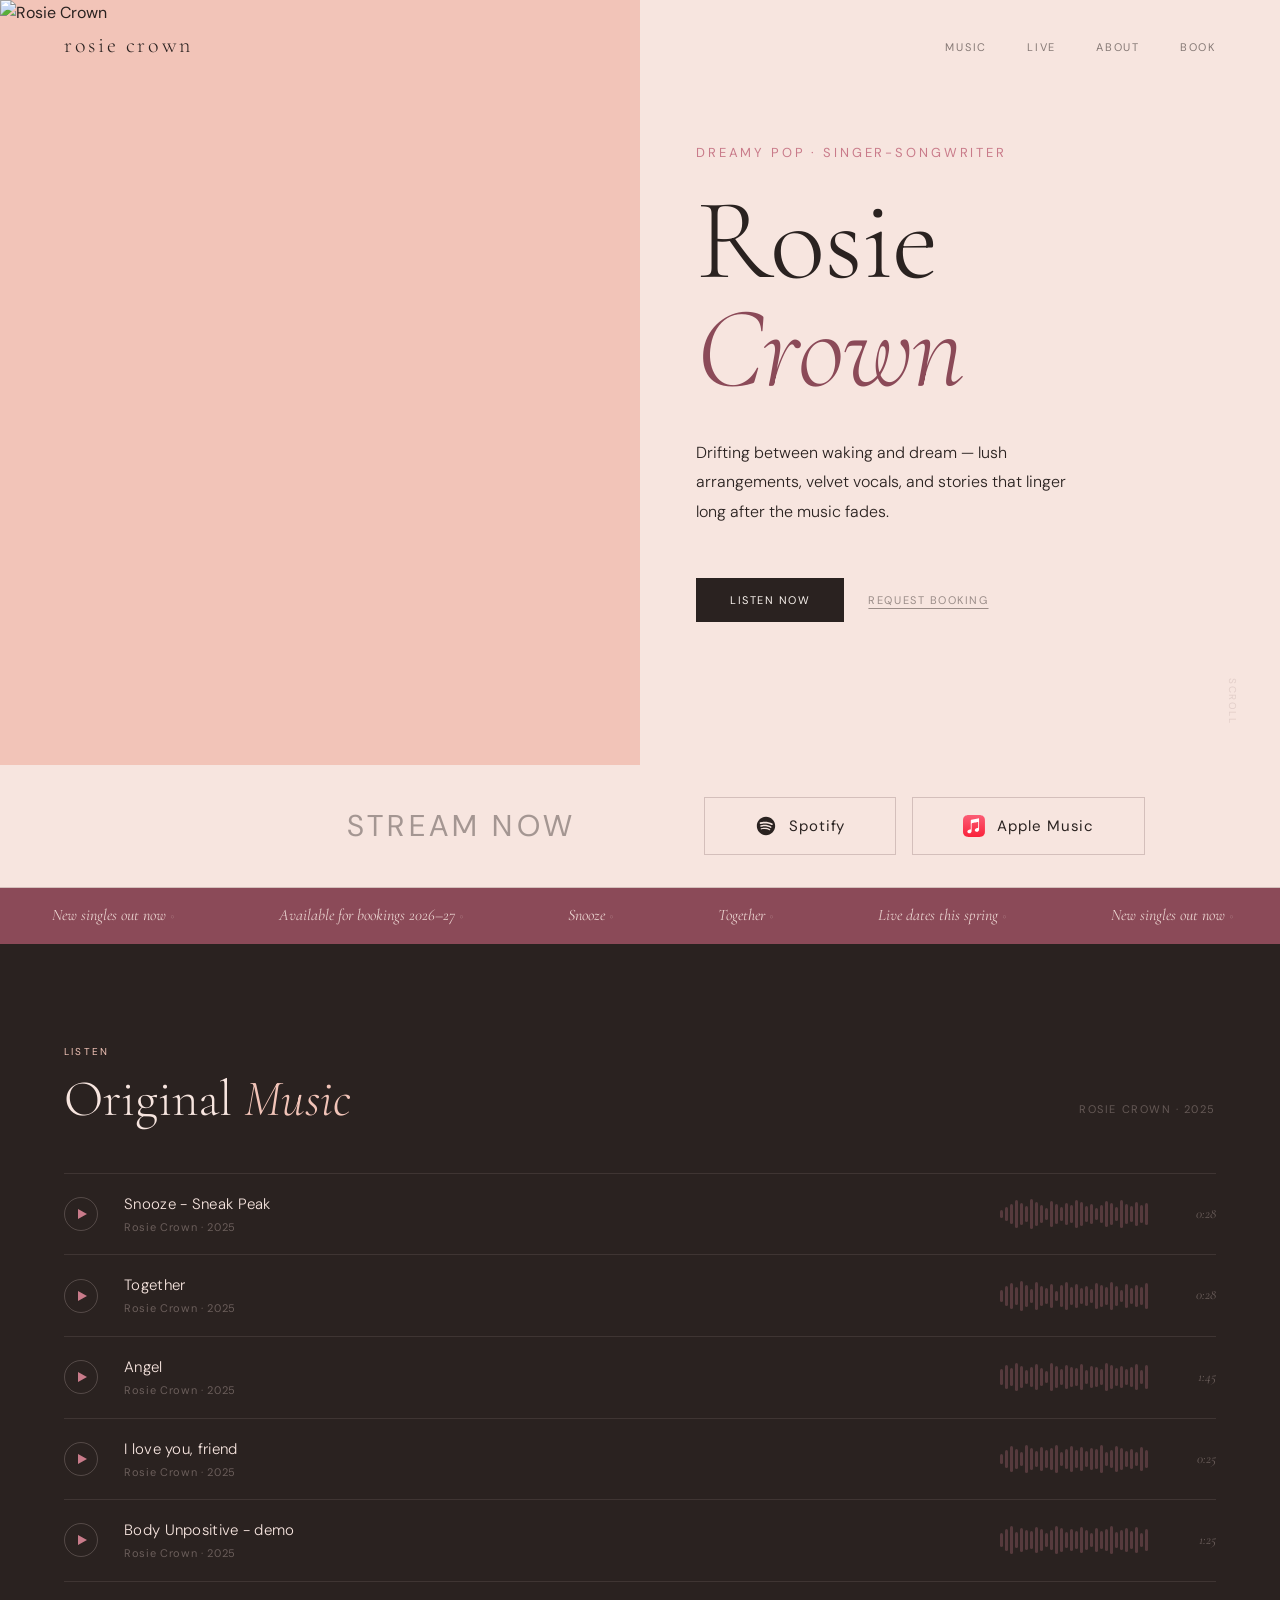
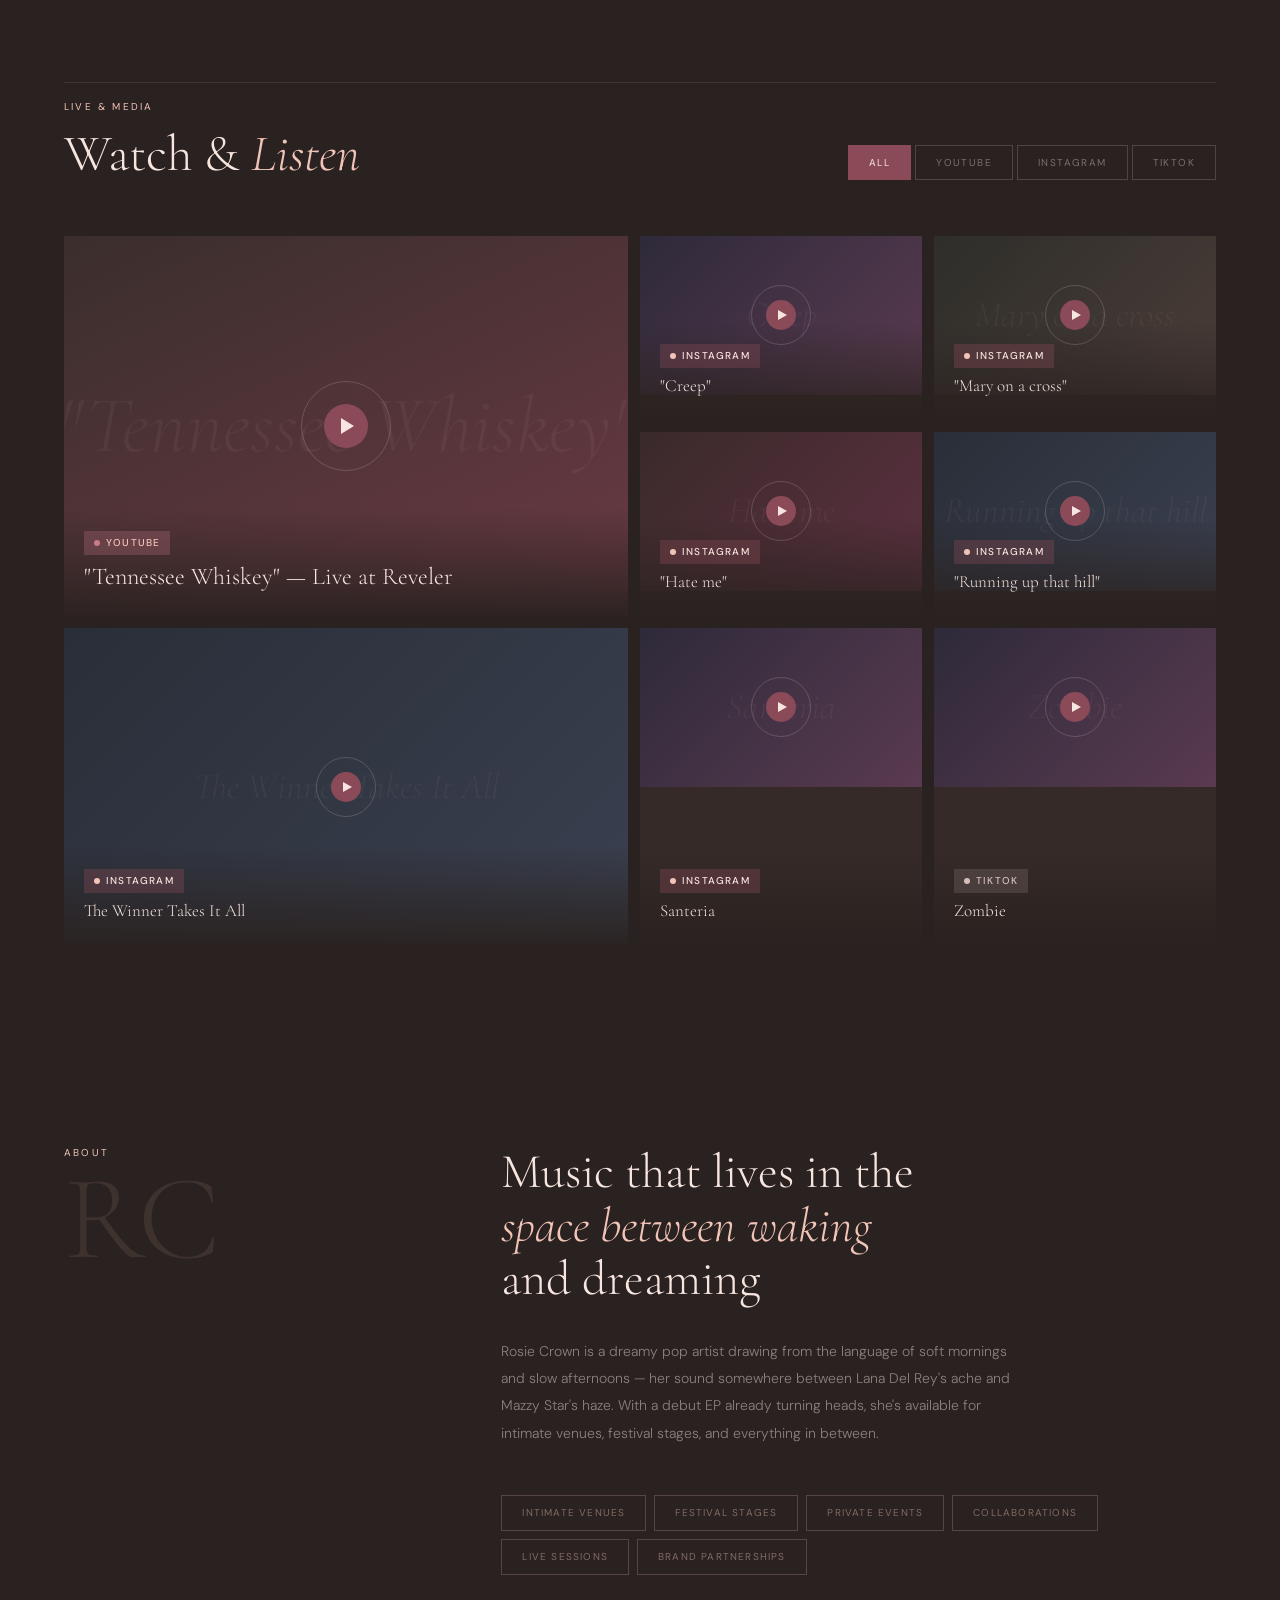
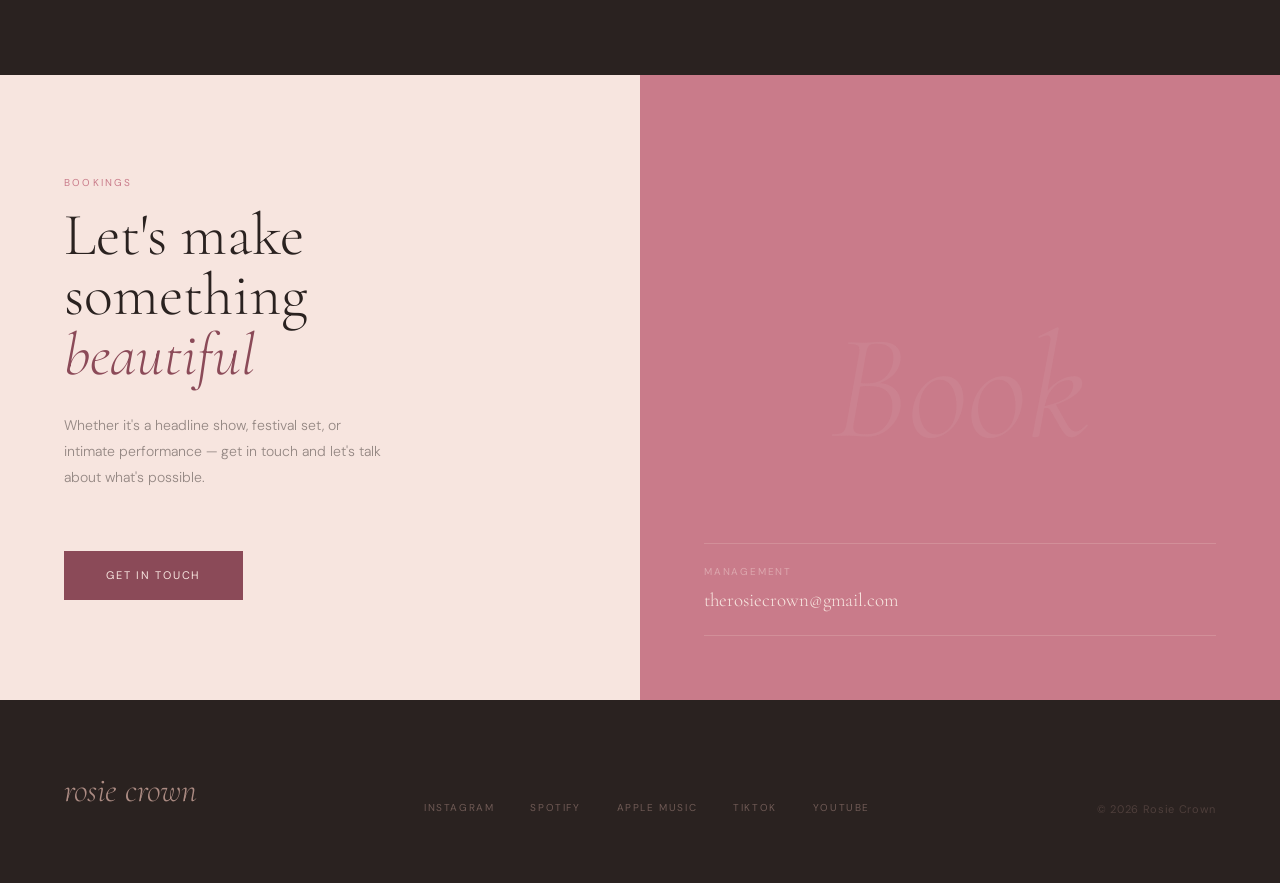
==== commit 0d394c4e: "favicon" ====
--- a/index.html
+++ b/index.html
@@ -5,13 +5,22 @@
   <meta name="viewport" content="width=device-width, initial-scale=1.0" />
   <title>Rosie Crown — Dreamy Pop</title>
   <meta name="description" content="Rosie Crown — Dreamy pop singer-songwriter. Stream music, watch live performances, and book for events." />
-  <meta property="og:title" content="Rosie Crown" />
-  <meta property="og:description" content="Dreamy pop singer-songwriter — stream, watch live, and book." />
-  <meta property="og:type" content="website" />
+<meta property="og:title" content="Rosie Crown" />
+<meta property="og:description" content="Dreamy pop singer-songwriter — stream, watch live, and book." />
+<meta property="og:type" content="website" />
+<meta property="og:image" content="https://stephanie-g-codes.github.io/musicportfolio/assets/images/preview.png" />
+<meta property="og:url" content="https://stephanie-g-codes.github.io/musicportfolio/" />
+<meta property="og:image:width" content="1200" />
+<meta property="og:image:height" content="630" />
+
+<!-- Twitter/X card -->
+<meta name="twitter:card" content="summary_large_image" />
+<meta name="twitter:title" content="Rosie Crown" />
+<meta name="twitter:description" content="Dreamy pop singer-songwriter — stream, watch live, and book." />
+<meta name="twitter:image" content="https://stephanie-g-codes.github.io/musicportfolio/assets/images/preview.png" />
 
   <!-- Silence favicon 404 -->
-  <link rel="icon" href="data:," />
-
+  <link rel="icon" href="assets/images/favicon.png" type="image/png" />
   <!-- Google Fonts -->
   <link rel="preconnect" href="https://fonts.googleapis.com" />
   <link rel="preconnect" href="https://fonts.gstatic.com" crossorigin />
--- a/css/hero.css
+++ b/css/hero.css
@@ -67,21 +67,21 @@
 
 .hero__text-col {
   background: var(--petal);
-  display: flex; flex-direction: column; justify-content: flex-end;
-  padding: 120px var(--section-px) 80px calc(var(--section-px) - 8px);
+  display: flex; flex-direction: column; justify-content: center;
+  padding: 80px var(--section-px) 80px calc(var(--section-px) - 8px);
   position: relative;
 }
 
 .hero__eyebrow {
-  font-size: 11px; letter-spacing: 0.22em; text-transform: uppercase;
-  color: var(--rose); margin-bottom: 20px; font-weight: 400;
+  font-size: 13px; letter-spacing: 0.22em; text-transform: uppercase;
+  color: var(--rose); margin-bottom: 24px; font-weight: 400;
   opacity: 0;
   animation: fadeUp 0.9s 0.2s forwards;
 }
 
 .hero__title {
   font-family: var(--font-display);
-  font-size: clamp(56px, 7vw, 82px);
+  font-size: clamp(72px, 9vw, 119px);
   font-weight: 300; line-height: 0.93;
   color: var(--charcoal); letter-spacing: -0.01em;
   margin-bottom: 36px;
@@ -91,9 +91,9 @@
 .hero__title em { font-style: italic; color: var(--deep-rose); }
 
 .hero__desc {
-  font-size: 14px; line-height: 1.85;
+  font-size: 16px; line-height: 1.85;
   color: var(--charcoal); opacity: 0;
-  max-width: 300px; margin-bottom: 52px; font-weight: 300;
+  max-width: 380px; margin-bottom: 52px; font-weight: 300;
   animation: fadeUp 0.9s 0.6s forwards;
 }
 
--- a/css/stream.css
+++ b/css/stream.css
@@ -5,41 +5,49 @@
 
 .stream {
   background: var(--petal);
-  padding: 40px var(--section-px);
+  border-bottom: 0.5px solid var(--mist);
+  display: grid;
+  grid-template-columns: 1fr 1fr;
+}
+
+.stream__left {
+  padding: 32px var(--section-px);
   display: flex;
   align-items: center;
-  justify-content: space-between;
-  gap: 32px;
-  border-bottom: 0.5px solid var(--mist);
+  justify-content: flex-end;
 }
 
+.stream__right {
+  padding: 32px var(--section-px);
+  display: flex;
+  align-items: center;
+  justify-content: flex-start;
+  gap: 16px;
+}
 .stream__label {
-  font-size: 10px;
-  letter-spacing: 0.22em;
+  font-size: 30px;
+  letter-spacing: 0.14em;
   text-transform: uppercase;
+  
   color: var(--charcoal);
   opacity: 0.4;
-  white-space: nowrap;
-  flex-shrink: 0;
 }
 
 .stream__links {
   display: flex;
-  align-items: center;
-  gap: 12px;
-  flex-wrap: wrap;
+  gap: 16px;
 }
 
 .stream__btn {
   display: inline-flex;
   align-items: center;
-  gap: 10px;
-  padding: 12px 24px;
+  gap: 12px;
+  padding: 16px 50px;
   border: 0.5px solid var(--mist);
   background: none;
   font-family: var(--font-body);
-  font-size: 12px;
-  letter-spacing: 0.08em;
+  font-size: 15px;
+  letter-spacing: 0.06em;
   color: var(--charcoal);
   text-decoration: none;
   transition: background var(--transition-fast), border-color var(--transition-fast), color var(--transition-fast);
@@ -57,8 +65,8 @@
 }
 
 .stream__btn-icon {
-  width: 16px;
-  height: 16px;
+  width: 22px;
+  height: 22px;
   flex-shrink: 0;
 }
 
